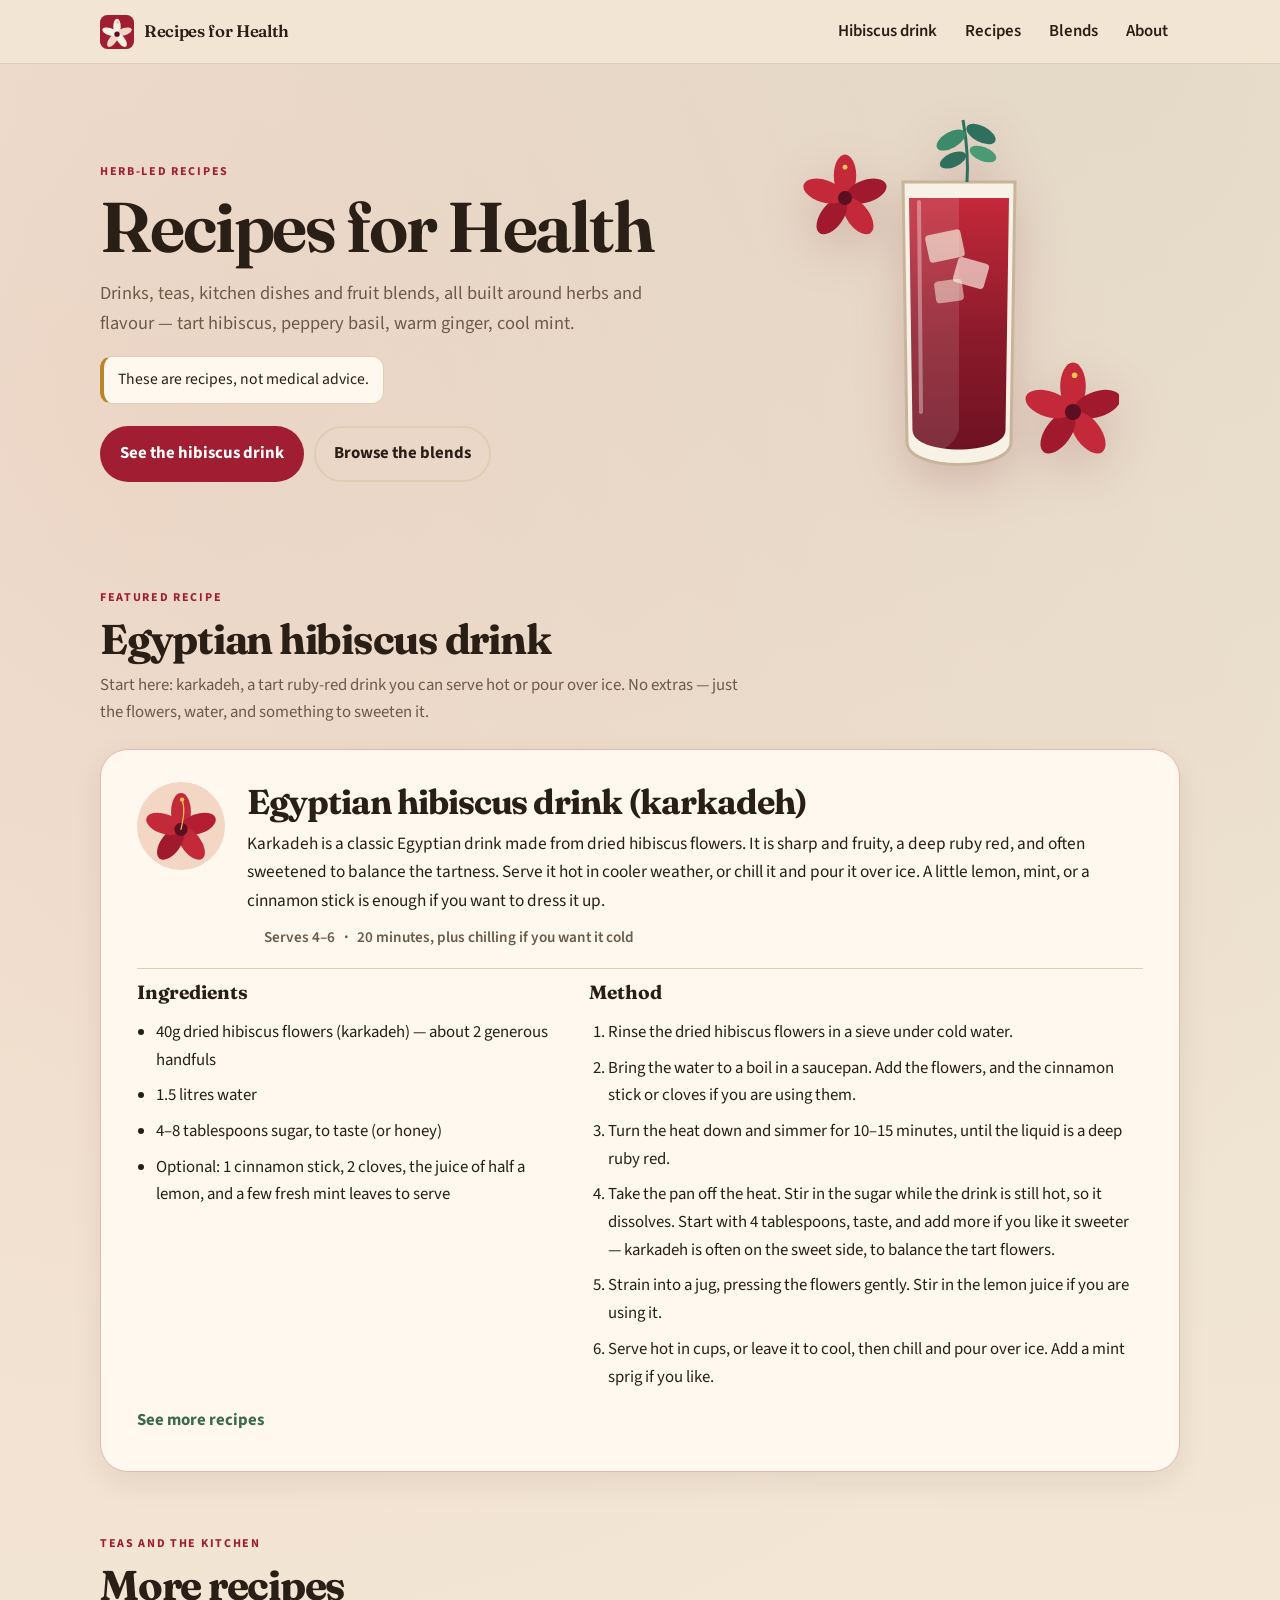
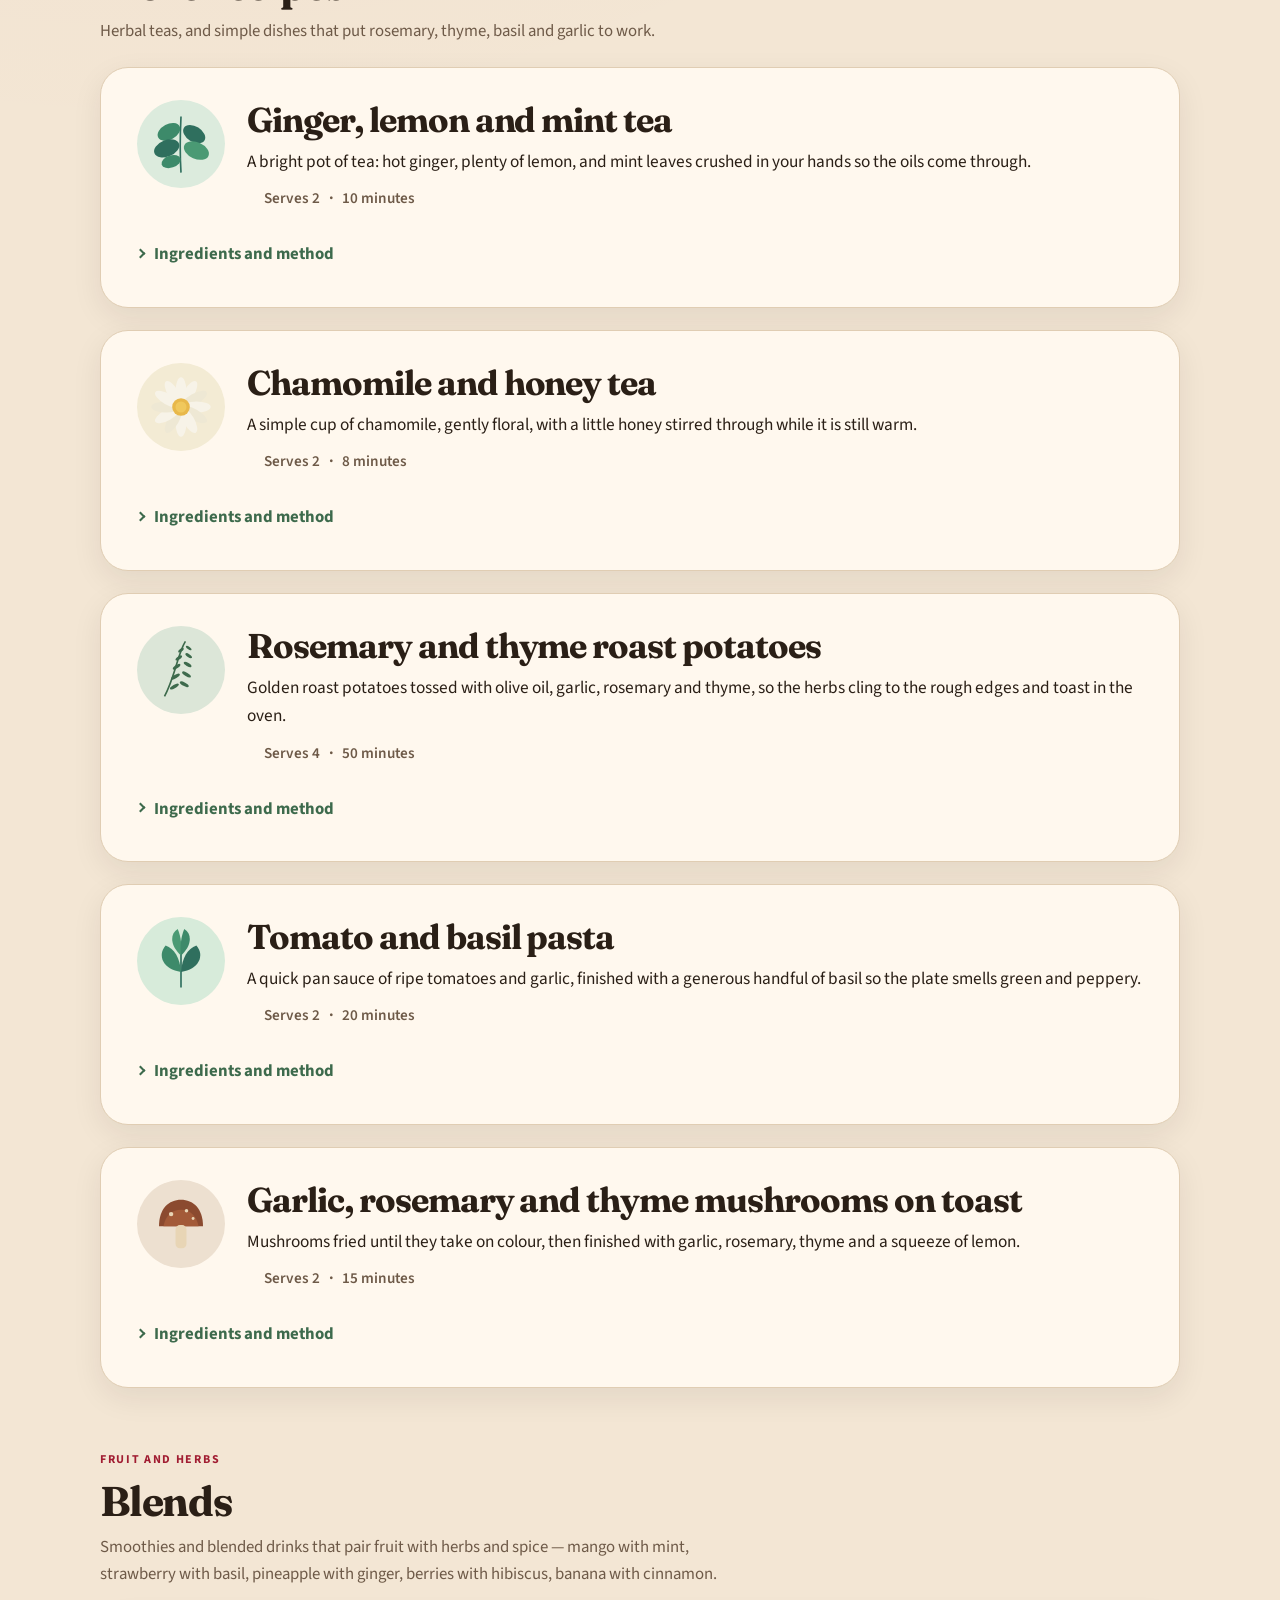
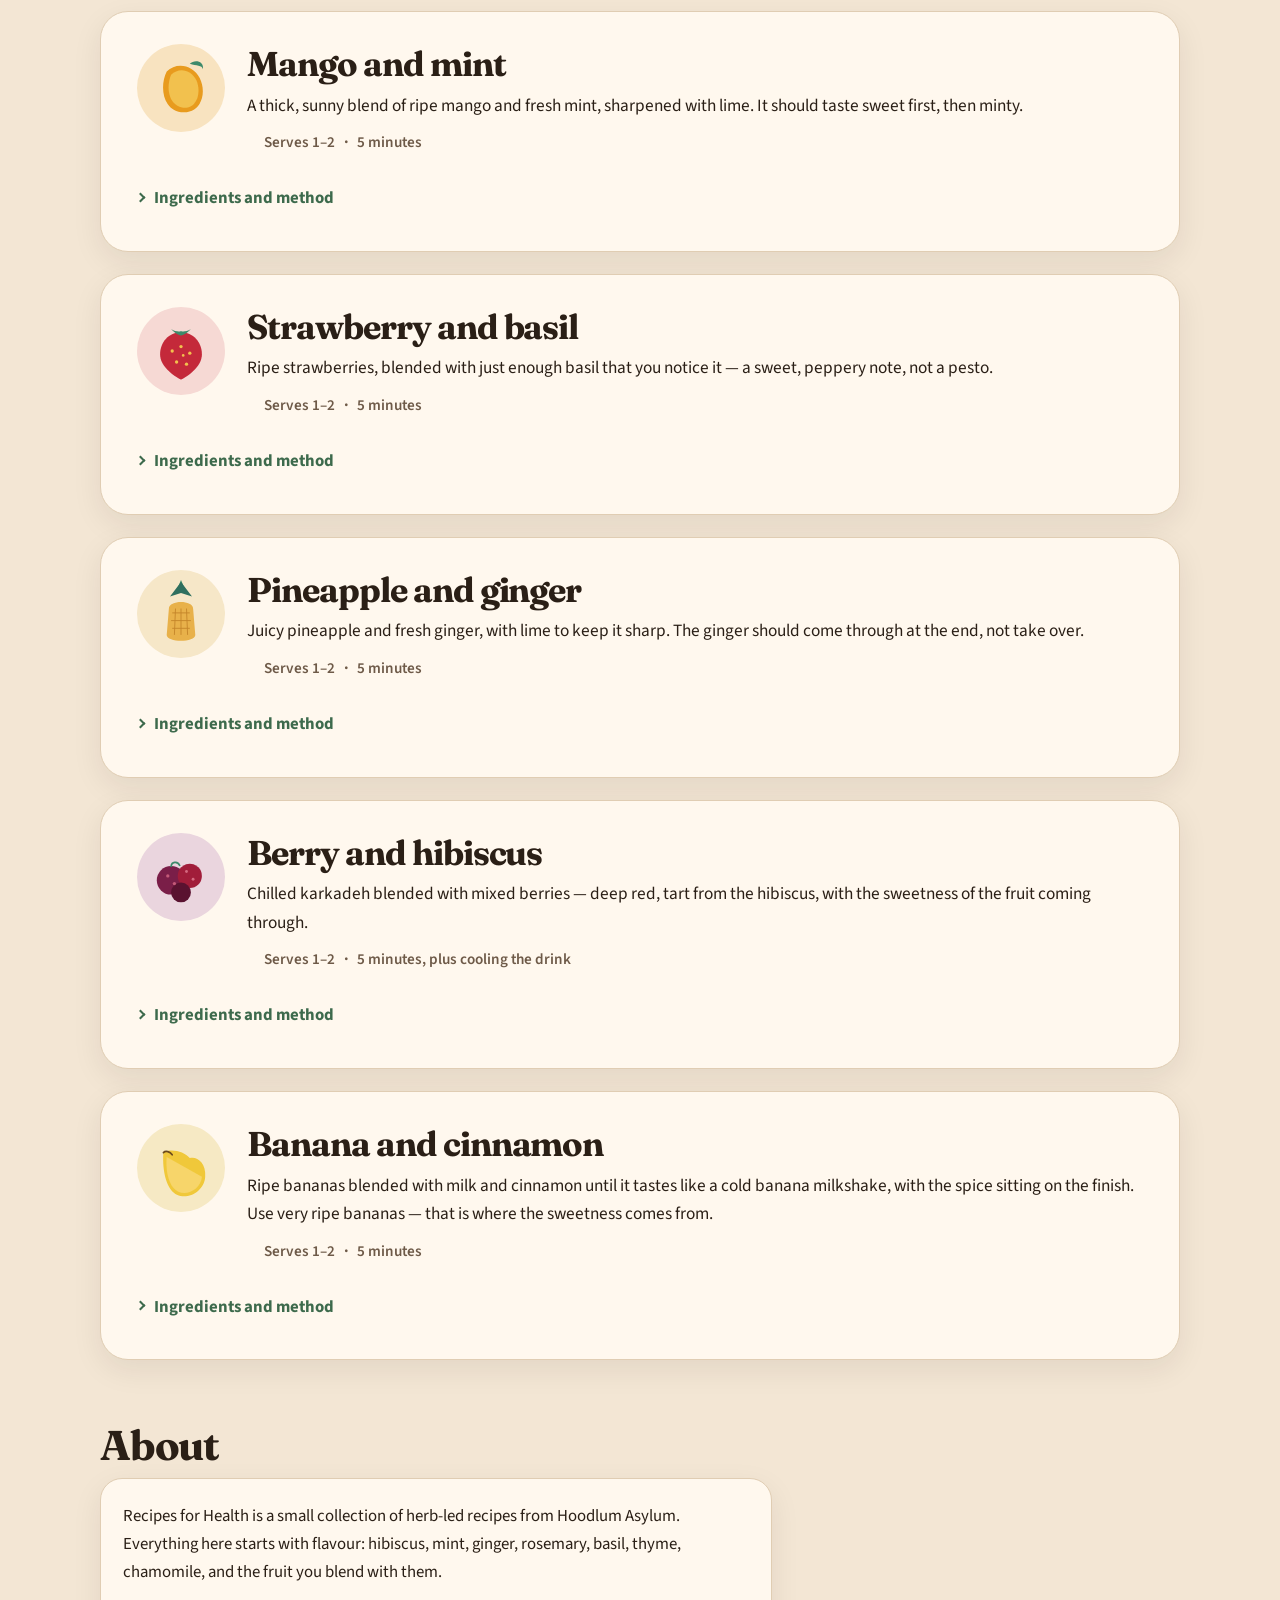
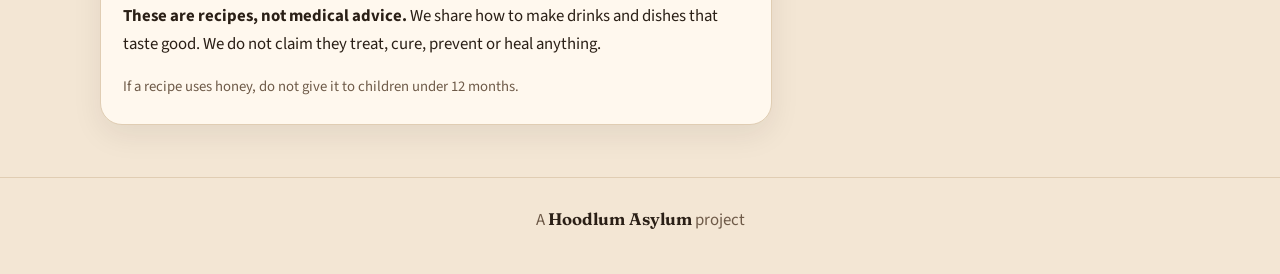
==== index.html @ 59b3a4e1 "Add Recipes for Health website Herb-led, flavour-first recipes from Hoodlum Asylum, with Egyptian hi" ====
<!DOCTYPE html>
<html lang="en-GB">
<head>
  <meta charset="utf-8">
  <meta name="viewport" content="width=device-width, initial-scale=1">
  <title>Recipes for Health — herb-led recipes, built for flavour</title>
  <meta name="description" content="Herb-led recipes from Hoodlum Asylum, built for flavour. Egyptian hibiscus drink (karkadeh), herbal teas, kitchen dishes, and fruit and herb blends. These are recipes, not medical advice.">
  <meta name="theme-color" content="#F3E6D4">
  <meta property="og:type" content="website">
  <meta property="og:title" content="Recipes for Health — herb-led recipes, built for flavour">
  <meta property="og:description" content="Egyptian hibiscus drink, herbal teas, kitchen dishes, and fruit and herb blends. These are recipes, not medical advice.">
  <meta property="og:image" content="https://hoodlumasylum.github.io/recipes-for-health/assets/og.png">
  <meta name="twitter:card" content="summary_large_image">
  <meta name="twitter:title" content="Recipes for Health">
  <meta name="twitter:description" content="Herb-led recipes, built for flavour. These are recipes, not medical advice.">
  <meta name="twitter:image" content="https://hoodlumasylum.github.io/recipes-for-health/assets/og.png">
  <link rel="icon" href="assets/favicon.svg" type="image/svg+xml">
  <link rel="icon" type="image/png" href="assets/favicon-32.png" sizes="32x32">
  <link rel="apple-touch-icon" href="assets/apple-touch-icon.png">
  <link rel="stylesheet" href="styles.css">
</head>
<body>
  <a class="skip" href="#main">Skip to content</a>
  <header class="site-header">
    <div class="wrap header-inner">
      <a class="brand" href="#top">
        <svg class="brand-mark" viewBox="0 0 64 64" aria-hidden="true" focusable="false">
  <rect width="64" height="64" rx="14" fill="#A11D32"/>
  <g transform="translate(32 36)">
    <ellipse cx="0" cy="-14" rx="7" ry="15" fill="#F6EFE4"/>
    <ellipse cx="0" cy="-14" rx="7" ry="15" fill="#F3D6C4" transform="rotate(72)"/>
    <ellipse cx="0" cy="-14" rx="7" ry="15" fill="#F6EFE4" transform="rotate(144)"/>
    <ellipse cx="0" cy="-14" rx="7" ry="15" fill="#F3D6C4" transform="rotate(216)"/>
    <ellipse cx="0" cy="-14" rx="7" ry="15" fill="#F6EFE4" transform="rotate(288)"/>
    <circle cx="0" cy="0" r="5" fill="#5A1020"/>
    <circle cx="1" cy="-22" r="2.2" fill="#F2C14E"/>
  </g>
</svg>
        <span>Recipes for Health</span>
      </a>
      <button class="nav-toggle" type="button" aria-expanded="false" aria-controls="site-nav" aria-label="Open menu">
        <span></span><span></span>
      </button>
      <nav id="site-nav" class="site-nav" aria-label="Primary">
        <a href="#karkadeh">Hibiscus drink</a>
        <a href="#recipes">Recipes</a>
        <a href="#blends">Blends</a>
        <a href="#about">About</a>
      </nav>
    </div>
  </header>

  <main id="main">
    <section class="hero" id="top">
      <div class="wrap hero-grid">
        <div>
          <p class="eyebrow">Herb-led recipes</p>
          <h1>Recipes for Health</h1>
          <p class="lede">Drinks, teas, kitchen dishes and fruit blends, all built around herbs and flavour — tart hibiscus, peppery basil, warm ginger, cool mint.</p>
          <p class="note">These are recipes, not medical advice.</p>
          <div class="actions">
            <a class="btn btn-primary" href="#karkadeh">See the hibiscus drink</a>
            <a class="btn btn-ghost" href="#blends">Browse the blends</a>
          </div>
        </div>
        <div class="hero-art-wrap">
          <svg class="hero-art" viewBox="0 0 320 420" role="img" aria-label="A tall glass of ruby-red hibiscus drink with ice and a mint sprig, surrounded by hibiscus flowers.">
  <defs>
    <linearGradient id="drink" x1="0" y1="0" x2="0" y2="1">
      <stop offset="0%" stop-color="#C4293A"/>
      <stop offset="55%" stop-color="#8B1A2A"/>
      <stop offset="100%" stop-color="#6E1222"/>
    </linearGradient>
    <linearGradient id="glass" x1="0" y1="0" x2="1" y2="0">
      <stop offset="0%" stop-color="#ffffff" stop-opacity="0.35"/>
      <stop offset="40%" stop-color="#ffffff" stop-opacity="0.05"/>
      <stop offset="100%" stop-color="#ffffff" stop-opacity="0.2"/>
    </linearGradient>
  </defs>
  <!-- flowers behind -->
  <g transform="translate(46 86) scale(0.7)">
    <ellipse cx="0" cy="-32" rx="16" ry="30" fill="#C4293A"/>
    <ellipse cx="0" cy="-32" rx="16" ry="30" fill="#A1192C" transform="rotate(72)"/>
    <ellipse cx="0" cy="-32" rx="16" ry="30" fill="#C4293A" transform="rotate(144)"/>
    <ellipse cx="0" cy="-32" rx="16" ry="30" fill="#A1192C" transform="rotate(216)"/>
    <ellipse cx="0" cy="-32" rx="16" ry="30" fill="#C4293A" transform="rotate(288)"/>
    <circle cx="0" cy="0" r="10" fill="#5A1020"/>
    <circle cx="0" cy="-44" r="3.5" fill="#F2C14E"/>
  </g>
  <g transform="translate(274 300) scale(0.8)">
    <ellipse cx="0" cy="-32" rx="16" ry="30" fill="#C4293A"/>
    <ellipse cx="0" cy="-32" rx="16" ry="30" fill="#A1192C" transform="rotate(72)"/>
    <ellipse cx="0" cy="-32" rx="16" ry="30" fill="#C4293A" transform="rotate(144)"/>
    <ellipse cx="0" cy="-32" rx="16" ry="30" fill="#A1192C" transform="rotate(216)"/>
    <ellipse cx="0" cy="-32" rx="16" ry="30" fill="#C4293A" transform="rotate(288)"/>
    <circle cx="0" cy="0" r="10" fill="#5A1020"/>
    <circle cx="2" cy="-46" r="3.5" fill="#F2C14E"/>
  </g>
  <!-- glass body -->
  <path d="M104 70 L108 330 C108 360, 212 360, 212 330 L216 70 Z" fill="#f7f1e6" stroke="#c8b49a" stroke-width="3"/>
  <path d="M110 86 L113.5 318 C113.5 344, 206.5 344, 206.5 318 L210 86 Z" fill="url(#drink)"/>
  <path d="M110 86 L113.5 318 C113.5 344, 150 348, 160 318 L160 86 Z" fill="#ffffff" fill-opacity="0.12"/>
  <!-- ice -->
  <rect x="128" y="120" width="36" height="28" rx="4" fill="#f4e9d8" fill-opacity="0.7" transform="rotate(-12 146 134)"/>
  <rect x="156" y="148" width="32" height="26" rx="4" fill="#fff6ea" fill-opacity="0.65" transform="rotate(16 172 161)"/>
  <rect x="136" y="168" width="28" height="22" rx="4" fill="#f4e9d8" fill-opacity="0.55" transform="rotate(-8 150 179)"/>
  <!-- mint sprig -->
  <path d="M168 70 C170 40, 166 20, 164 8" stroke="#2F6F5E" stroke-width="3" fill="none"/>
  <ellipse cx="152" cy="28" rx="16" ry="8" fill="#3D8A6A" transform="rotate(-30 152 28)"/>
  <ellipse cx="182" cy="22" rx="16" ry="8" fill="#2F6F5E" transform="rotate(28 182 22)"/>
  <ellipse cx="154" cy="48" rx="14" ry="7" fill="#2F6F5E" transform="rotate(-24 154 48)"/>
  <ellipse cx="184" cy="42" rx="14" ry="7" fill="#4A9A74" transform="rotate(22 184 42)"/>
  <!-- glass shine -->
  <path d="M120 90 L122 300" stroke="#ffffff" stroke-opacity="0.35" stroke-width="4" stroke-linecap="round"/>
</svg>
        </div>
      </div>
    </section>

    <section class="section" aria-labelledby="featured-heading">
      <div class="wrap">
        <p class="eyebrow">Featured recipe</p>
        <h2 id="featured-heading">Egyptian hibiscus drink</h2>
        <p class="section-intro">Start here: karkadeh, a tart ruby-red drink you can serve hot or pour over ice. No extras — just the flowers, water, and something to sweeten it.</p>
              <article class="recipe featured" id="karkadeh">
        <div class="recipe-top">
          <div class="icon"><svg viewBox="0 0 160 160" aria-hidden="true" focusable="false">
  <circle cx="80" cy="80" r="80" fill="#F3D6C4"/>
  <g transform="translate(80 86)">
    <ellipse cx="0" cy="-32" rx="18" ry="34" fill="#C4293A" transform="rotate(0)"/>
    <ellipse cx="0" cy="-32" rx="18" ry="34" fill="#B31E32" transform="rotate(72)"/>
    <ellipse cx="0" cy="-32" rx="18" ry="34" fill="#C4293A" transform="rotate(144)"/>
    <ellipse cx="0" cy="-32" rx="18" ry="34" fill="#A1192C" transform="rotate(216)"/>
    <ellipse cx="0" cy="-32" rx="18" ry="34" fill="#C4293A" transform="rotate(288)"/>
    <circle cx="0" cy="0" r="12" fill="#5A1020"/>
    <path d="M0 0 C 4 -18, 8 -36, 2 -54" stroke="#F2C14E" stroke-width="2.2" fill="none" stroke-linecap="round"/>
    <circle cx="2" cy="-54" r="4" fill="#F2C14E"/>
  </g>
</svg></div>
          <div>
            <h3>Egyptian hibiscus drink (karkadeh)</h3>
            <p class="flavour">Karkadeh is a classic Egyptian drink made from dried hibiscus flowers. It is sharp and fruity, a deep ruby red, and often sweetened to balance the tartness. Serve it hot in cooler weather, or chill it and pour it over ice. A little lemon, mint, or a cinnamon stick is enough if you want to dress it up.</p>
            <ul class="meta-row">
              <li>Serves 4–6</li><li>20 minutes, plus chilling if you want it cold</li>
            </ul>
          </div>
        </div>
        <div class="recipe-body">
          <div>
            <h4>Ingredients</h4>
            <ul>
            <li>40g dried hibiscus flowers (karkadeh) — about 2 generous handfuls</li>
            <li>1.5 litres water</li>
            <li>4–8 tablespoons sugar, to taste (or honey)</li>
            <li>Optional: 1 cinnamon stick, 2 cloves, the juice of half a lemon, and a few fresh mint leaves to serve</li>
            </ul>
          </div>
          <div>
            <h4>Method</h4>
            <ol>
            <li>Rinse the dried hibiscus flowers in a sieve under cold water.</li>
            <li>Bring the water to a boil in a saucepan. Add the flowers, and the cinnamon stick or cloves if you are using them.</li>
            <li>Turn the heat down and simmer for 10–15 minutes, until the liquid is a deep ruby red.</li>
            <li>Take the pan off the heat. Stir in the sugar while the drink is still hot, so it dissolves. Start with 4 tablespoons, taste, and add more if you like it sweeter — karkadeh is often on the sweet side, to balance the tart flowers.</li>
            <li>Strain into a jug, pressing the flowers gently. Stir in the lemon juice if you are using it.</li>
            <li>Serve hot in cups, or leave it to cool, then chill and pour over ice. Add a mint sprig if you like.</li>
            </ol>
          </div>
        </div>
        <a class="back-top" href="#recipes">See more recipes</a>
      </article>
      </div>
    </section>

    <section class="section" id="recipes" aria-labelledby="recipes-heading">
      <div class="wrap">
        <p class="eyebrow">Teas and the kitchen</p>
        <h2 id="recipes-heading">More recipes</h2>
        <p class="section-intro">Herbal teas, and simple dishes that put rosemary, thyme, basil and garlic to work.</p>
      <article class="recipe" id="ginger-lemon-mint-tea">
        <div class="recipe-top">
          <div class="icon"><svg viewBox="0 0 160 160" aria-hidden="true" focusable="false">
  <circle cx="80" cy="80" r="80" fill="#DCEBDD"/>
  <path d="M80 30 C78 70, 78 100, 80 132" stroke="#2F6F5E" stroke-width="3" fill="none"/>
  <ellipse cx="58" cy="58" rx="22" ry="14" fill="#3D8A6A" transform="rotate(-28 58 58)"/>
  <ellipse cx="104" cy="62" rx="22" ry="14" fill="#2F6F5E" transform="rotate(32 104 62)"/>
  <ellipse cx="54" cy="88" rx="24" ry="15" fill="#2F6F5E" transform="rotate(-22 54 88)"/>
  <ellipse cx="108" cy="92" rx="24" ry="15" fill="#4A9A74" transform="rotate(24 108 92)"/>
  <ellipse cx="62" cy="112" rx="18" ry="11" fill="#3D8A6A" transform="rotate(-18 62 112)"/>
</svg></div>
          <div>
            <h3>Ginger, lemon and mint tea</h3>
            <p class="flavour">A bright pot of tea: hot ginger, plenty of lemon, and mint leaves crushed in your hands so the oils come through.</p>
            <ul class="meta-row">
              <li>Serves 2</li><li>10 minutes</li>
            </ul>
          </div>
        </div>
        <details>
          <summary>Ingredients and method</summary>
          <div class="recipe-body">
          <div>
            <h4>Ingredients</h4>
            <ul>
            <li>A 4cm piece of fresh ginger, sliced</li>
            <li>1 lemon — 3 or 4 slices, plus a squeeze at the end</li>
            <li>A small handful of fresh mint leaves</li>
            <li>500ml freshly boiled water</li>
            <li>Honey, to taste (optional)</li>
            </ul>
          </div>
          <div>
            <h4>Method</h4>
            <ol>
            <li>Put the ginger and lemon slices in a teapot or heatproof jug.</li>
            <li>Pour over the boiled water. Lightly crush the mint in your hands and add it.</li>
            <li>Leave to steep for 5–8 minutes. The longer it sits, the stronger the ginger.</li>
            <li>Strain into cups. Add a squeeze of lemon, and honey if you want it a little sweeter.</li>
            </ol>
          </div>
        </div>
        </details>
      </article>
      <article class="recipe" id="chamomile-honey-tea">
        <div class="recipe-top">
          <div class="icon"><svg viewBox="0 0 160 160" aria-hidden="true" focusable="false">
  <circle cx="80" cy="80" r="80" fill="#F3EBD4"/>
  <g transform="translate(80 80)">
    <ellipse cx="0" cy="-28" rx="10" ry="26" fill="#F7F3E8"/>
    <ellipse cx="0" cy="-28" rx="10" ry="26" fill="#F7F3E8" transform="rotate(30)"/>
    <ellipse cx="0" cy="-28" rx="10" ry="26" fill="#EEE8D4" transform="rotate(60)"/>
    <ellipse cx="0" cy="-28" rx="10" ry="26" fill="#F7F3E8" transform="rotate(90)"/>
    <ellipse cx="0" cy="-28" rx="10" ry="26" fill="#EEE8D4" transform="rotate(120)"/>
    <ellipse cx="0" cy="-28" rx="10" ry="26" fill="#F7F3E8" transform="rotate(150)"/>
    <ellipse cx="0" cy="-28" rx="10" ry="26" fill="#F7F3E8" transform="rotate(180)"/>
    <ellipse cx="0" cy="-28" rx="10" ry="26" fill="#EEE8D4" transform="rotate(210)"/>
    <ellipse cx="0" cy="-28" rx="10" ry="26" fill="#F7F3E8" transform="rotate(240)"/>
    <ellipse cx="0" cy="-28" rx="10" ry="26" fill="#EEE8D4" transform="rotate(270)"/>
    <ellipse cx="0" cy="-28" rx="10" ry="26" fill="#F7F3E8" transform="rotate(300)"/>
    <ellipse cx="0" cy="-28" rx="10" ry="26" fill="#F7F3E8" transform="rotate(330)"/>
    <circle cx="0" cy="0" r="16" fill="#E8B84A"/>
    <circle cx="0" cy="0" r="10" fill="#F0C85C"/>
  </g>
</svg></div>
          <div>
            <h3>Chamomile and honey tea</h3>
            <p class="flavour">A simple cup of chamomile, gently floral, with a little honey stirred through while it is still warm.</p>
            <ul class="meta-row">
              <li>Serves 2</li><li>8 minutes</li>
            </ul>
          </div>
        </div>
        <details>
          <summary>Ingredients and method</summary>
          <div class="recipe-body">
          <div>
            <h4>Ingredients</h4>
            <ul>
            <li>2 tablespoons dried chamomile flowers, or 2 chamomile tea bags</li>
            <li>500ml freshly boiled water</li>
            <li>1–2 teaspoons honey</li>
            <li>Optional: a strip of lemon peel, or a thin slice of orange</li>
            </ul>
          </div>
          <div>
            <h4>Method</h4>
            <ol>
            <li>Put the chamomile and the lemon peel or orange, if using, in a teapot or jug.</li>
            <li>Pour over the boiled water and steep for 5 minutes.</li>
            <li>Strain into cups and stir in the honey while the tea is hot, so it dissolves.</li>
            </ol>
          </div>
        </div>
        </details>
      </article>
      <article class="recipe" id="rosemary-thyme-potatoes">
        <div class="recipe-top">
          <div class="icon"><svg viewBox="0 0 160 160" aria-hidden="true" focusable="false">
  <circle cx="80" cy="80" r="80" fill="#DCE6D8"/>
  <path d="M50 128 C70 90, 74 50, 88 28" stroke="#3D6A4C" stroke-width="3" fill="none"/>
  <g fill="#3D6A4C">
    <ellipse cx="68" cy="110" rx="9" ry="3.2" transform="rotate(-30 68 110)"/>
    <ellipse cx="86" cy="106" rx="9" ry="3.2" transform="rotate(28 86 106)"/>
    <ellipse cx="70" cy="92" rx="9" ry="3.2" transform="rotate(-32 70 92)"/>
    <ellipse cx="90" cy="88" rx="9" ry="3.2" transform="rotate(30 90 88)"/>
    <ellipse cx="72" cy="74" rx="8" ry="3" transform="rotate(-34 72 74)"/>
    <ellipse cx="92" cy="70" rx="8" ry="3" transform="rotate(32 92 70)"/>
    <ellipse cx="76" cy="58" rx="7" ry="2.8" transform="rotate(-36 76 58)"/>
    <ellipse cx="94" cy="54" rx="7" ry="2.8" transform="rotate(34 94 54)"/>
    <ellipse cx="80" cy="44" rx="6" ry="2.5" transform="rotate(-38 80 44)"/>
    <ellipse cx="94" cy="40" rx="6" ry="2.5" transform="rotate(36 94 40)"/>
  </g>
</svg></div>
          <div>
            <h3>Rosemary and thyme roast potatoes</h3>
            <p class="flavour">Golden roast potatoes tossed with olive oil, garlic, rosemary and thyme, so the herbs cling to the rough edges and toast in the oven.</p>
            <ul class="meta-row">
              <li>Serves 4</li><li>50 minutes</li>
            </ul>
          </div>
        </div>
        <details>
          <summary>Ingredients and method</summary>
          <div class="recipe-body">
          <div>
            <h4>Ingredients</h4>
            <ul>
            <li>1kg floury potatoes (Maris Piper or similar), peeled and cut into chunks</li>
            <li>3 tablespoons olive oil</li>
            <li>3 sprigs fresh rosemary, leaves chopped</li>
            <li>4 sprigs fresh thyme, leaves stripped</li>
            <li>3 garlic cloves, lightly crushed</li>
            <li>Sea salt and black pepper</li>
            </ul>
          </div>
          <div>
            <h4>Method</h4>
            <ol>
            <li>Heat the oven to 200°C (180°C fan).</li>
            <li>Parboil the potatoes in salted water for 8–10 minutes, until the edges are just starting to soften. Drain well, then shake the pan to rough up the edges.</li>
            <li>Tip into a roasting tin with the oil, rosemary, thyme, garlic, salt and pepper. Toss so every piece is coated.</li>
            <li>Roast for 35–40 minutes, turning once, until the outsides are crisp and golden and the herbs smell toasted and fragrant.</li>
            <li>Serve hot, with a little extra salt if they need it.</li>
            </ol>
          </div>
        </div>
        </details>
      </article>
      <article class="recipe" id="tomato-basil-pasta">
        <div class="recipe-top">
          <div class="icon"><svg viewBox="0 0 160 160" aria-hidden="true" focusable="false">
  <circle cx="80" cy="80" r="80" fill="#D7EBDA"/>
  <path d="M80 128 C80 90, 80 70, 80 48" stroke="#2F6F5E" stroke-width="3" fill="none"/>
  <path d="M80 100 C48 96, 36 70, 52 52 C68 58, 78 74, 80 100 Z" fill="#3D8A6A"/>
  <path d="M80 100 C112 96, 124 70, 108 52 C92 58, 82 74, 80 100 Z" fill="#2F6F5E"/>
  <path d="M80 70 C62 54, 58 32, 74 22 C80 36, 82 52, 80 70 Z" fill="#4A9A74"/>
  <path d="M80 70 C98 54, 102 32, 86 22 C80 36, 78 52, 80 70 Z" fill="#3D8A6A"/>
</svg></div>
          <div>
            <h3>Tomato and basil pasta</h3>
            <p class="flavour">A quick pan sauce of ripe tomatoes and garlic, finished with a generous handful of basil so the plate smells green and peppery.</p>
            <ul class="meta-row">
              <li>Serves 2</li><li>20 minutes</li>
            </ul>
          </div>
        </div>
        <details>
          <summary>Ingredients and method</summary>
          <div class="recipe-body">
          <div>
            <h4>Ingredients</h4>
            <ul>
            <li>200g spaghetti or linguine</li>
            <li>3 tablespoons olive oil</li>
            <li>2 garlic cloves, thinly sliced</li>
            <li>400g ripe tomatoes, chopped — or one 400g tin of good chopped tomatoes</li>
            <li>A large handful of fresh basil leaves</li>
            <li>Sea salt and black pepper</li>
            <li>Optional: a pinch of chilli flakes, and grated hard cheese to serve</li>
            </ul>
          </div>
          <div>
            <h4>Method</h4>
            <ol>
            <li>Cook the pasta in plenty of salted boiling water until just tender. Keep a mug of the cooking water.</li>
            <li>Meanwhile, warm the oil in a wide pan over a medium heat. Add the garlic, and the chilli if you are using it, and cook for about a minute, until it smells sweet but has not browned.</li>
            <li>Add the tomatoes and a pinch of salt. Cook for 8–10 minutes, until they break down into a loose sauce. If you are using tinned tomatoes, let them thicken slightly.</li>
            <li>Tear in most of the basil. Tip in the drained pasta and a splash of cooking water. Toss until the sauce clings to the strands.</li>
            <li>Serve with the rest of the basil, black pepper, and cheese if you like.</li>
            </ol>
          </div>
        </div>
        </details>
      </article>
      <article class="recipe" id="garlic-herb-mushrooms">
        <div class="recipe-top">
          <div class="icon"><svg viewBox="0 0 160 160" aria-hidden="true" focusable="false">
  <circle cx="80" cy="80" r="80" fill="#EDE0D0"/>
  <path d="M40 84 C40 52, 58 36, 80 36 C102 36, 120 52, 120 84 Z" fill="#8B4A2F"/>
  <path d="M48 84 C52 64, 64 54, 80 54 C96 54, 108 64, 112 84" fill="#A35A38"/>
  <rect x="70" y="82" width="20" height="42" rx="8" fill="#E8D5B5"/>
  <circle cx="62" cy="62" r="4" fill="#E8D5B5"/>
  <circle cx="90" cy="56" r="3.2" fill="#E8D5B5"/>
  <circle cx="102" cy="70" r="2.6" fill="#E8D5B5"/>
</svg></div>
          <div>
            <h3>Garlic, rosemary and thyme mushrooms on toast</h3>
            <p class="flavour">Mushrooms fried until they take on colour, then finished with garlic, rosemary, thyme and a squeeze of lemon.</p>
            <ul class="meta-row">
              <li>Serves 2</li><li>15 minutes</li>
            </ul>
          </div>
        </div>
        <details>
          <summary>Ingredients and method</summary>
          <div class="recipe-body">
          <div>
            <h4>Ingredients</h4>
            <ul>
            <li>300g mixed or chestnut mushrooms, sliced</li>
            <li>2 tablespoons olive oil, or a knob of butter</li>
            <li>2 garlic cloves, chopped</li>
            <li>1 sprig rosemary, leaves chopped</li>
            <li>3 sprigs thyme, leaves stripped</li>
            <li>A squeeze of lemon</li>
            <li>2 thick slices of bread, toasted</li>
            <li>Sea salt and black pepper</li>
            <li>Optional: a little chopped parsley to finish</li>
            </ul>
          </div>
          <div>
            <h4>Method</h4>
            <ol>
            <li>Heat the oil or butter in a frying pan over a medium-high heat. Add the mushrooms and a pinch of salt. Leave them to brown before stirring, so they get some colour.</li>
            <li>When they have given off their liquid and started to turn gold, add the garlic, rosemary and thyme. Cook for another 2 minutes.</li>
            <li>Add a squeeze of lemon, black pepper, and a little more salt if it needs it.</li>
            <li>Pile onto the toast. Finish with parsley if you have it.</li>
            </ol>
          </div>
        </div>
        </details>
      </article>
      </div>
    </section>

    <section class="section" id="blends" aria-labelledby="blends-heading">
      <div class="wrap">
        <p class="eyebrow">Fruit and herbs</p>
        <h2 id="blends-heading">Blends</h2>
        <p class="section-intro">Smoothies and blended drinks that pair fruit with herbs and spice — mango with mint, strawberry with basil, pineapple with ginger, berries with hibiscus, banana with cinnamon.</p>
      <article class="recipe" id="mango-mint">
        <div class="recipe-top">
          <div class="icon"><svg viewBox="0 0 160 160" aria-hidden="true" focusable="false">
  <circle cx="80" cy="80" r="80" fill="#F8E3C0"/>
  <path d="M54 50 C40 78, 48 120, 80 124 C116 128, 128 90, 114 62 C102 38, 72 32, 54 50 Z" fill="#E89B1E"/>
  <path d="M62 56 C52 80, 58 112, 84 116 C108 118, 118 90, 108 66 C98 46, 76 42, 62 56 Z" fill="#F2C14E"/>
  <path d="M96 36 C104 28, 122 30, 120 46 C118 38, 108 40, 96 36 Z" fill="#3D8A6A"/>
</svg></div>
          <div>
            <h3>Mango and mint</h3>
            <p class="flavour">A thick, sunny blend of ripe mango and fresh mint, sharpened with lime. It should taste sweet first, then minty.</p>
            <ul class="meta-row">
              <li>Serves 1–2</li><li>5 minutes</li>
            </ul>
          </div>
        </div>
        <details>
          <summary>Ingredients and method</summary>
          <div class="recipe-body">
          <div>
            <h4>Ingredients</h4>
            <ul>
            <li>1 large ripe mango, peeled and chopped (about 250g)</li>
            <li>A small handful of fresh mint leaves</li>
            <li>Juice of 1 lime</li>
            <li>150ml cold water or coconut water</li>
            <li>A handful of ice</li>
            <li>Optional: 2 tablespoons plain yogurt</li>
            </ul>
          </div>
          <div>
            <h4>Method</h4>
            <ol>
            <li>Put everything in a blender.</li>
            <li>Blend until completely smooth.</li>
            <li>Taste. If it is too sweet, add a little more lime. If it is too thick, loosen with a splash of cold water.</li>
            <li>Pour into a cold glass and drink straight away.</li>
            </ol>
          </div>
        </div>
        </details>
      </article>
      <article class="recipe" id="strawberry-basil">
        <div class="recipe-top">
          <div class="icon"><svg viewBox="0 0 160 160" aria-hidden="true" focusable="false">
  <circle cx="80" cy="80" r="80" fill="#F6D9D4"/>
  <path d="M80 46 C58 46, 42 64, 42 86 C42 114, 80 132, 80 132 C80 132, 118 114, 118 86 C118 64, 102 46, 80 46 Z" fill="#C4293A"/>
  <path d="M62 40 C70 50, 80 52, 80 52 C80 52, 90 50, 98 40 C90 46, 80 44, 80 44 C80 44, 70 46, 62 40 Z" fill="#3D8A6A"/>
  <circle cx="64" cy="80" r="3" fill="#F2C14E"/>
  <circle cx="80" cy="72" r="3" fill="#F2C14E"/>
  <circle cx="96" cy="84" r="3" fill="#F2C14E"/>
  <circle cx="72" cy="100" r="3" fill="#F2C14E"/>
  <circle cx="90" cy="104" r="3" fill="#F2C14E"/>
  <circle cx="84" cy="88" r="2.4" fill="#F2C14E"/>
</svg></div>
          <div>
            <h3>Strawberry and basil</h3>
            <p class="flavour">Ripe strawberries, blended with just enough basil that you notice it — a sweet, peppery note, not a pesto.</p>
            <ul class="meta-row">
              <li>Serves 1–2</li><li>5 minutes</li>
            </ul>
          </div>
        </div>
        <details>
          <summary>Ingredients and method</summary>
          <div class="recipe-body">
          <div>
            <h4>Ingredients</h4>
            <ul>
            <li>250g ripe strawberries, hulled</li>
            <li>6–8 fresh basil leaves</li>
            <li>Juice of half a lemon</li>
            <li>100ml cold water</li>
            <li>A handful of ice</li>
            <li>1 teaspoon honey or sugar, only if the berries are sharp</li>
            </ul>
          </div>
          <div>
            <h4>Method</h4>
            <ol>
            <li>Put the strawberries, basil, lemon juice, water and ice in a blender. Add the honey or sugar only if the fruit tastes sharp.</li>
            <li>Blend until pink and smooth.</li>
            <li>Taste, and add a basil leaf or a little more lemon if you want the flavour louder.</li>
            <li>Pour and serve at once.</li>
            </ol>
          </div>
        </div>
        </details>
      </article>
      <article class="recipe" id="pineapple-ginger">
        <div class="recipe-top">
          <div class="icon"><svg viewBox="0 0 160 160" aria-hidden="true" focusable="false">
  <circle cx="80" cy="80" r="80" fill="#F6E7C8"/>
  <path d="M80 18 L70 42 L80 36 L90 42 Z" fill="#3D8A6A"/>
  <path d="M80 22 L60 48 L80 42 L100 48 Z" fill="#2F6F5E"/>
  <path d="M58 70 C58 54, 102 54, 102 70 L106 118 C106 132, 54 132, 54 118 Z" fill="#E8B14A"/>
  <path d="M64 78 L96 78 M62 92 L98 92 M64 106 L96 106 M80 70 L80 118 M70 70 L68 118 M90 70 L92 118" stroke="#C4842A" stroke-width="1.6" fill="none"/>
</svg></div>
          <div>
            <h3>Pineapple and ginger</h3>
            <p class="flavour">Juicy pineapple and fresh ginger, with lime to keep it sharp. The ginger should come through at the end, not take over.</p>
            <ul class="meta-row">
              <li>Serves 1–2</li><li>5 minutes</li>
            </ul>
          </div>
        </div>
        <details>
          <summary>Ingredients and method</summary>
          <div class="recipe-body">
          <div>
            <h4>Ingredients</h4>
            <ul>
            <li>300g ripe pineapple, chopped (fresh or frozen)</li>
            <li>A 2cm piece of fresh ginger, peeled</li>
            <li>Juice of 1 lime</li>
            <li>100ml cold water</li>
            <li>A handful of ice</li>
            </ul>
          </div>
          <div>
            <h4>Method</h4>
            <ol>
            <li>Put everything in a blender and blend until smooth.</li>
            <li>Taste. If the ginger is too strong, add more pineapple. If it needs a lift, add a little more lime.</li>
            <li>Pour into a glass and serve straight away.</li>
            </ol>
          </div>
        </div>
        </details>
      </article>
      <article class="recipe" id="berry-hibiscus">
        <div class="recipe-top">
          <div class="icon"><svg viewBox="0 0 160 160" aria-hidden="true" focusable="false">
  <circle cx="80" cy="80" r="80" fill="#EAD5DE"/>
  <circle cx="62" cy="86" r="26" fill="#7A1E48"/>
  <circle cx="96" cy="78" r="22" fill="#A11D3A"/>
  <circle cx="80" cy="108" r="18" fill="#5A1230"/>
  <circle cx="56" cy="78" r="3" fill="#C45A78"/>
  <circle cx="68" cy="92" r="3" fill="#C45A78"/>
  <circle cx="90" cy="70" r="2.6" fill="#D46A80"/>
  <circle cx="102" cy="84" r="2.6" fill="#D46A80"/>
  <path d="M62 62 C62 52, 74 50, 78 60" stroke="#3D8A6A" stroke-width="3" fill="none"/>
</svg></div>
          <div>
            <h3>Berry and hibiscus</h3>
            <p class="flavour">Chilled karkadeh blended with mixed berries — deep red, tart from the hibiscus, with the sweetness of the fruit coming through.</p>
            <ul class="meta-row">
              <li>Serves 1–2</li><li>5 minutes, plus cooling the drink</li>
            </ul>
          </div>
        </div>
        <details>
          <summary>Ingredients and method</summary>
          <div class="recipe-body">
          <div>
            <h4>Ingredients</h4>
            <ul>
            <li>200g mixed berries (strawberries, raspberries, blackberries — fresh or frozen)</li>
            <li>200ml chilled karkadeh, unsweetened or only lightly sweetened</li>
            <li>A handful of ice</li>
            <li>1 teaspoon honey, only if you want it sweeter</li>
            </ul>
          </div>
          <div>
            <h4>Method</h4>
            <ol>
            <li>If you do not already have karkadeh made, steep 1 tablespoon of dried hibiscus flowers in 200ml of hot water for 10 minutes, then strain and leave to cool completely.</li>
            <li>Put the berries, chilled karkadeh, ice and honey, if using, in a blender.</li>
            <li>Blend until deep red and smooth.</li>
            <li>Taste, and add a little more honey only if the berries and hibiscus are too sharp for you. Serve at once.</li>
            </ol>
          </div>
        </div>
        </details>
      </article>
      <article class="recipe" id="banana-cinnamon">
        <div class="recipe-top">
          <div class="icon"><svg viewBox="0 0 160 160" aria-hidden="true" focusable="false">
  <circle cx="80" cy="80" r="80" fill="#F6E9C4"/>
  <path d="M48 52 C48 52, 44 96, 62 120 C80 144, 122 128, 124 96 C126 70, 108 58, 96 62 C86 50, 62 44, 48 52 Z" fill="#F0C83A"/>
  <path d="M54 60 C54 60, 50 96, 66 116 C82 136, 116 122, 118 96" fill="#F7D56A"/>
  <path d="M48 52 C52 48, 60 50, 64 56" stroke="#6B4A1E" stroke-width="3" fill="none" stroke-linecap="round"/>
</svg></div>
          <div>
            <h3>Banana and cinnamon</h3>
            <p class="flavour">Ripe bananas blended with milk and cinnamon until it tastes like a cold banana milkshake, with the spice sitting on the finish. Use very ripe bananas — that is where the sweetness comes from.</p>
            <ul class="meta-row">
              <li>Serves 1–2</li><li>5 minutes</li>
            </ul>
          </div>
        </div>
        <details>
          <summary>Ingredients and method</summary>
          <div class="recipe-body">
          <div>
            <h4>Ingredients</h4>
            <ul>
            <li>2 ripe bananas</li>
            <li>½ teaspoon ground cinnamon, or a little more to taste</li>
            <li>200ml cold milk, oat milk or almond milk</li>
            <li>A handful of ice</li>
            <li>Optional: 1 teaspoon honey or 1 soft date, and a pinch of vanilla</li>
            </ul>
          </div>
          <div>
            <h4>Method</h4>
            <ol>
            <li>Put the bananas, cinnamon, milk, ice and any honey, date or vanilla in a blender.</li>
            <li>Blend until thick and creamy.</li>
            <li>Taste, and add a pinch more cinnamon if you want it warmer.</li>
            <li>Pour and serve at once.</li>
            </ol>
          </div>
        </div>
        </details>
      </article>
      </div>
    </section>

    <section class="section" id="about" aria-labelledby="about-heading">
      <div class="wrap">
        <h2 id="about-heading">About</h2>
        <div class="about-card">
          <p>Recipes for Health is a small collection of herb-led recipes from Hoodlum Asylum. Everything here starts with flavour: hibiscus, mint, ginger, rosemary, basil, thyme, chamomile, and the fruit you blend with them.</p>
          <p><strong>These are recipes, not medical advice.</strong> We share how to make drinks and dishes that taste good. We do not claim they treat, cure, prevent or heal anything.</p>
          <p class="fine-print">If a recipe uses honey, do not give it to children under 12 months.</p>
        </div>
      </div>
    </section>
  </main>

  <footer class="site-footer">
    <div class="wrap">
      <p>A <strong>Hoodlum Asylum</strong> project</p>
    </div>
  </footer>
  <script src="script.js"></script>
</body>
</html>
---- styles.css ----
@font-face {
  font-family: "Fraunces";
  src: url("assets/fonts/Fraunces-Variable.ttf") format("truetype");
  font-weight: 100 900;
  font-style: normal;
  font-display: swap;
}
@font-face {
  font-family: "Fraunces";
  src: url("assets/fonts/Fraunces-Italic-Variable.ttf") format("truetype");
  font-weight: 100 900;
  font-style: italic;
  font-display: swap;
}
@font-face {
  font-family: "Source Sans 3";
  src: url("assets/fonts/SourceSans3-Variable.ttf") format("truetype");
  font-weight: 200 900;
  font-style: normal;
  font-display: swap;
}
@font-face {
  font-family: "Source Sans 3";
  src: url("assets/fonts/SourceSans3-Italic-Variable.ttf") format("truetype");
  font-weight: 200 900;
  font-style: italic;
  font-display: swap;
}

:root {
  --paper: #F3E6D4;
  --paper-2: #E8D4BB;
  --card: #FFF8EE;
  --ink: #2A1F16;
  --muted: #6E5A48;
  --line: #E0CDB3;
  --hibiscus: #A11D32;
  --hibiscus-deep: #6E1222;
  --hibiscus-soft: #F3D6C4;
  --sage: #3D6A4C;
  --sage-soft: #DCEBDD;
  --gold: #B8862A;
  --shadow: 0 10px 30px rgba(42, 31, 22, 0.08);
  --radius: 22px;
  --max: 1080px;
  --header: 64px;
  --font-display: "Fraunces", "Palatino Linotype", Palatino, "Times New Roman", serif;
  --font: "Source Sans 3", "Source Sans Pro", "Segoe UI", sans-serif;
}

*, *::before, *::after { box-sizing: border-box; }

html {
  scroll-behavior: smooth;
  scroll-padding-top: calc(var(--header) + 16px);
}

@media (prefers-reduced-motion: reduce) {
  html { scroll-behavior: auto; }
  *, *::before, *::after {
    animation: none !important;
    transition: none !important;
  }
}

body {
  margin: 0;
  background:
    radial-gradient(circle at 12% 8%, rgba(193, 41, 58, 0.07), transparent 28%),
    radial-gradient(circle at 88% 0%, rgba(61, 106, 76, 0.08), transparent 30%),
    var(--paper);
  color: var(--ink);
  font-family: var(--font);
  font-size: 1.05rem;
  line-height: 1.65;
  -webkit-font-smoothing: antialiased;
  text-rendering: optimizeLegibility;
}

img, svg { max-width: 100%; height: auto; display: block; }

a {
  color: var(--hibiscus);
  text-decoration-thickness: 1px;
  text-underline-offset: 0.18em;
}
a:hover { color: var(--hibiscus-deep); }

:focus-visible {
  outline: 2px solid var(--hibiscus);
  outline-offset: 3px;
}

.skip {
  position: absolute;
  left: 12px;
  top: -80px;
  background: var(--hibiscus);
  color: #fff;
  padding: 8px 14px;
  z-index: 100;
  font-weight: 600;
  border-radius: 8px;
}
.skip:focus { top: 12px; }

.wrap {
  width: min(var(--max), calc(100% - 32px));
  margin-inline: auto;
}

/* Header */
.site-header {
  position: sticky;
  top: 0;
  z-index: 50;
  height: var(--header);
  background: rgba(243, 230, 212, 0.92);
  backdrop-filter: blur(12px);
  border-bottom: 1px solid var(--line);
}

.header-inner {
  height: var(--header);
  display: flex;
  align-items: center;
  justify-content: space-between;
  gap: 12px;
}

.brand {
  display: flex;
  align-items: center;
  gap: 10px;
  color: var(--ink);
  text-decoration: none;
  font-family: var(--font-display);
  font-weight: 600;
  font-size: 1.05rem;
  letter-spacing: -0.02em;
}
.brand:hover { color: var(--hibiscus-deep); }
.brand svg { width: 34px; height: 34px; flex: none; }
.brand-mark { width: 34px; height: 34px; }

.nav-toggle {
  appearance: none;
  background: transparent;
  border: 0;
  width: 44px;
  height: 44px;
  display: grid;
  place-items: center;
  gap: 6px;
  cursor: pointer;
  padding: 0;
}
.nav-toggle span {
  display: block;
  width: 22px;
  height: 2px;
  background: var(--ink);
  border-radius: 2px;
  transition: transform 0.2s ease, opacity 0.2s ease;
}
.nav-toggle[aria-expanded="true"] span:first-child {
  transform: translateY(4px) rotate(45deg);
}
.nav-toggle[aria-expanded="true"] span:last-child {
  transform: translateY(-4px) rotate(-45deg);
}

.site-nav {
  display: none;
  position: absolute;
  top: var(--header);
  left: 0;
  right: 0;
  background: var(--card);
  border-bottom: 1px solid var(--line);
  padding: 12px 16px 20px;
  flex-direction: column;
  gap: 4px;
  box-shadow: var(--shadow);
}
.site-nav.is-open { display: flex; }
.site-nav a {
  color: var(--ink);
  text-decoration: none;
  padding: 10px 12px;
  border-radius: 10px;
  font-weight: 600;
}
.site-nav a:hover,
.site-nav a:focus-visible { background: var(--hibiscus-soft); color: var(--hibiscus-deep); }

@media (min-width: 800px) {
  .nav-toggle { display: none; }
  .site-nav {
    display: flex;
    position: static;
    flex-direction: row;
    align-items: center;
    gap: 4px;
    background: transparent;
    border: 0;
    padding: 0;
    box-shadow: none;
  }
  .site-nav a { padding: 8px 12px; font-weight: 600; }
}

/* Hero */
.hero {
  padding: 36px 0 20px;
}
.hero-grid {
  display: grid;
  gap: 24px;
  align-items: center;
}
.eyebrow {
  margin: 0 0 8px;
  text-transform: uppercase;
  letter-spacing: 0.14em;
  font-size: 0.75rem;
  font-weight: 700;
  color: var(--hibiscus);
}
.hero h1 {
  font-family: var(--font-display);
  font-weight: 650;
  font-size: clamp(2.4rem, 8vw, 4.4rem);
  line-height: 1.05;
  letter-spacing: -0.03em;
  margin: 0 0 14px;
}
.lede {
  font-size: 1.15rem;
  color: var(--muted);
  margin: 0 0 18px;
  max-width: 38rem;
}
.note {
  display: inline-block;
  background: var(--card);
  border: 1px solid var(--line);
  border-left: 4px solid var(--gold);
  border-radius: 12px;
  padding: 10px 14px;
  margin: 0 0 22px;
  color: var(--ink);
  font-size: 0.98rem;
}
.actions {
  display: flex;
  flex-wrap: wrap;
  gap: 10px;
}
.btn {
  display: inline-flex;
  align-items: center;
  justify-content: center;
  padding: 12px 18px;
  border-radius: 999px;
  font-weight: 700;
  text-decoration: none;
  border: 2px solid transparent;
}
.btn-primary {
  background: var(--hibiscus);
  color: #fff;
}
.btn-primary:hover { background: var(--hibiscus-deep); color: #fff; }
.btn-ghost {
  background: transparent;
  color: var(--ink);
  border-color: var(--line);
}
.btn-ghost:hover { border-color: var(--ink); color: var(--ink); }

.hero-art-wrap {
  display: grid;
  place-items: center;
}
.hero-art {
  width: min(210px, 62vw);
  height: auto;
  filter: drop-shadow(0 16px 24px rgba(110, 18, 34, 0.18));
}
.hero { padding-bottom: 8px; }

@media (min-width: 840px) {
  .hero { padding: 48px 0 28px; }
  .hero-grid {
    grid-template-columns: 1.15fr 0.85fr;
    gap: 40px;
  }
  .hero-art { width: min(320px, 100%); }
}

/* Sections */
.section {
  padding: 28px 0 12px;
}
.section h2 {
  font-family: var(--font-display);
  font-size: clamp(1.8rem, 4vw, 2.6rem);
  letter-spacing: -0.03em;
  margin: 0 0 8px;
  line-height: 1.15;
}
.section-intro {
  color: var(--muted);
  margin: 0 0 22px;
  max-width: 40rem;
}

/* Cards */
.card-grid {
  display: grid;
  gap: 16px;
  grid-template-columns: 1fr;
  margin: 0 0 36px;
}
@media (min-width: 620px) {
  .card-grid { grid-template-columns: repeat(2, 1fr); }
}
@media (min-width: 960px) {
  .card-grid.cols-3 { grid-template-columns: repeat(3, 1fr); }
}

.card {
  background: var(--card);
  border: 1px solid var(--line);
  border-radius: var(--radius);
  padding: 18px 18px 20px;
  text-decoration: none;
  color: inherit;
  box-shadow: var(--shadow);
  display: flex;
  flex-direction: column;
  gap: 8px;
  transition: transform 0.18s ease, box-shadow 0.18s ease;
}
a.card:hover {
  transform: translateY(-3px);
  box-shadow: 0 14px 32px rgba(42, 31, 22, 0.12);
  color: inherit;
}
.card .icon {
  width: 72px;
  height: 72px;
  margin-bottom: 4px;
}
.card h3 {
  font-family: var(--font-display);
  font-size: 1.35rem;
  margin: 0;
  letter-spacing: -0.02em;
  line-height: 1.2;
}
.card .meta {
  color: var(--muted);
  font-size: 0.92rem;
  margin: 0;
}
.card p {
  margin: 0;
  color: var(--ink);
}

/* Recipes */
.recipe {
  background: var(--card);
  border: 1px solid var(--line);
  border-radius: 28px;
  padding: 22px 20px 26px;
  margin: 0 0 22px;
  box-shadow: var(--shadow);
  scroll-margin-top: calc(var(--header) + 16px);
}
.recipe.featured {
  background:
    linear-gradient(180deg, #fff8ee 0%, #fff8ee 100%);
  border-color: #e4b7b0;
}
.recipe-top {
  display: grid;
  gap: 16px;
  margin-bottom: 18px;
}
.recipe-top .icon {
  width: 88px;
  height: 88px;
}
.recipe h3, .recipe h2 {
  font-family: var(--font-display);
  font-size: clamp(1.6rem, 4vw, 2.15rem);
  letter-spacing: -0.03em;
  margin: 0 0 8px;
  line-height: 1.15;
}
.flavour {
  margin: 0 0 10px;
  font-size: 1.08rem;
}
.meta-row {
  display: block;
  margin: 0;
  padding: 0;
  list-style: none;
  color: var(--muted);
  font-size: 0.95rem;
  font-weight: 600;
}
.meta-row li { display: inline; }
.meta-row li + li::before {
  content: "·";
  margin: 0 0.55em;
  font-weight: 700;
}
.recipe-body {
  display: grid;
  gap: 22px;
}
.recipe h4 {
  font-family: var(--font-display);
  font-size: 1.2rem;
  margin: 0 0 10px;
}
.recipe ul, .recipe ol {
  margin: 0;
  padding-left: 1.15em;
}
.recipe li { margin: 0 0 8px; }
.recipe li:last-child { margin-bottom: 0; }

@media (min-width: 800px) {
  .recipe { padding: 32px 36px 36px; }
  .recipe-top {
    grid-template-columns: auto 1fr;
    align-items: start;
    gap: 22px;
  }
  .recipe-body {
    grid-template-columns: 0.9fr 1.2fr;
    gap: 36px;
    padding-top: 8px;
    border-top: 1px solid var(--line);
  }
}

.back-top {
  display: inline-block;
  margin-top: 16px;
  font-weight: 700;
  text-decoration: none;
  color: var(--sage);
}
.back-top:hover { color: var(--hibiscus-deep); }

/* About */
.about-card {
  background: var(--card);
  border: 1px solid var(--line);
  border-radius: var(--radius);
  padding: 24px 22px;
  box-shadow: var(--shadow);
  max-width: 42rem;
}
.about-card p:first-child { margin-top: 0; }
.about-card p:last-child { margin-bottom: 0; }

/* Footer */
.site-footer {
  margin-top: 40px;
  padding: 28px 0 40px;
  border-top: 1px solid var(--line);
  color: var(--muted);
  text-align: center;
}
.site-footer p { margin: 0; }
.site-footer strong {
  color: var(--ink);
  font-weight: 650;
  font-family: var(--font-display);
}

.fine-print {
  font-size: 0.92rem;
  color: var(--muted);
  margin: 14px 0 0;
}

.recipe details { margin-top: 4px; }
.recipe summary {
  cursor: pointer;
  font-weight: 700;
  color: var(--sage);
  list-style: none;
  display: inline-flex;
  align-items: center;
  gap: 10px;
  padding: 12px 0 2px;
  user-select: none;
}
.recipe summary::-webkit-details-marker { display: none; }
.recipe summary::before {
  content: "";
  width: 7px;
  height: 7px;
  border-right: 2px solid currentColor;
  border-bottom: 2px solid currentColor;
  transform: rotate(-45deg);
  transition: transform 0.18s ease;
  margin-top: -3px;
}
.recipe details[open] summary::before {
  transform: rotate(45deg);
  margin-top: 1px;
}
.recipe details[open] .recipe-body {
  margin-top: 12px;
  padding-top: 18px;
  border-top: 1px solid var(--line);
}
.recipe .back-top { display: none; }
.recipe.featured .back-top { display: inline-block; }
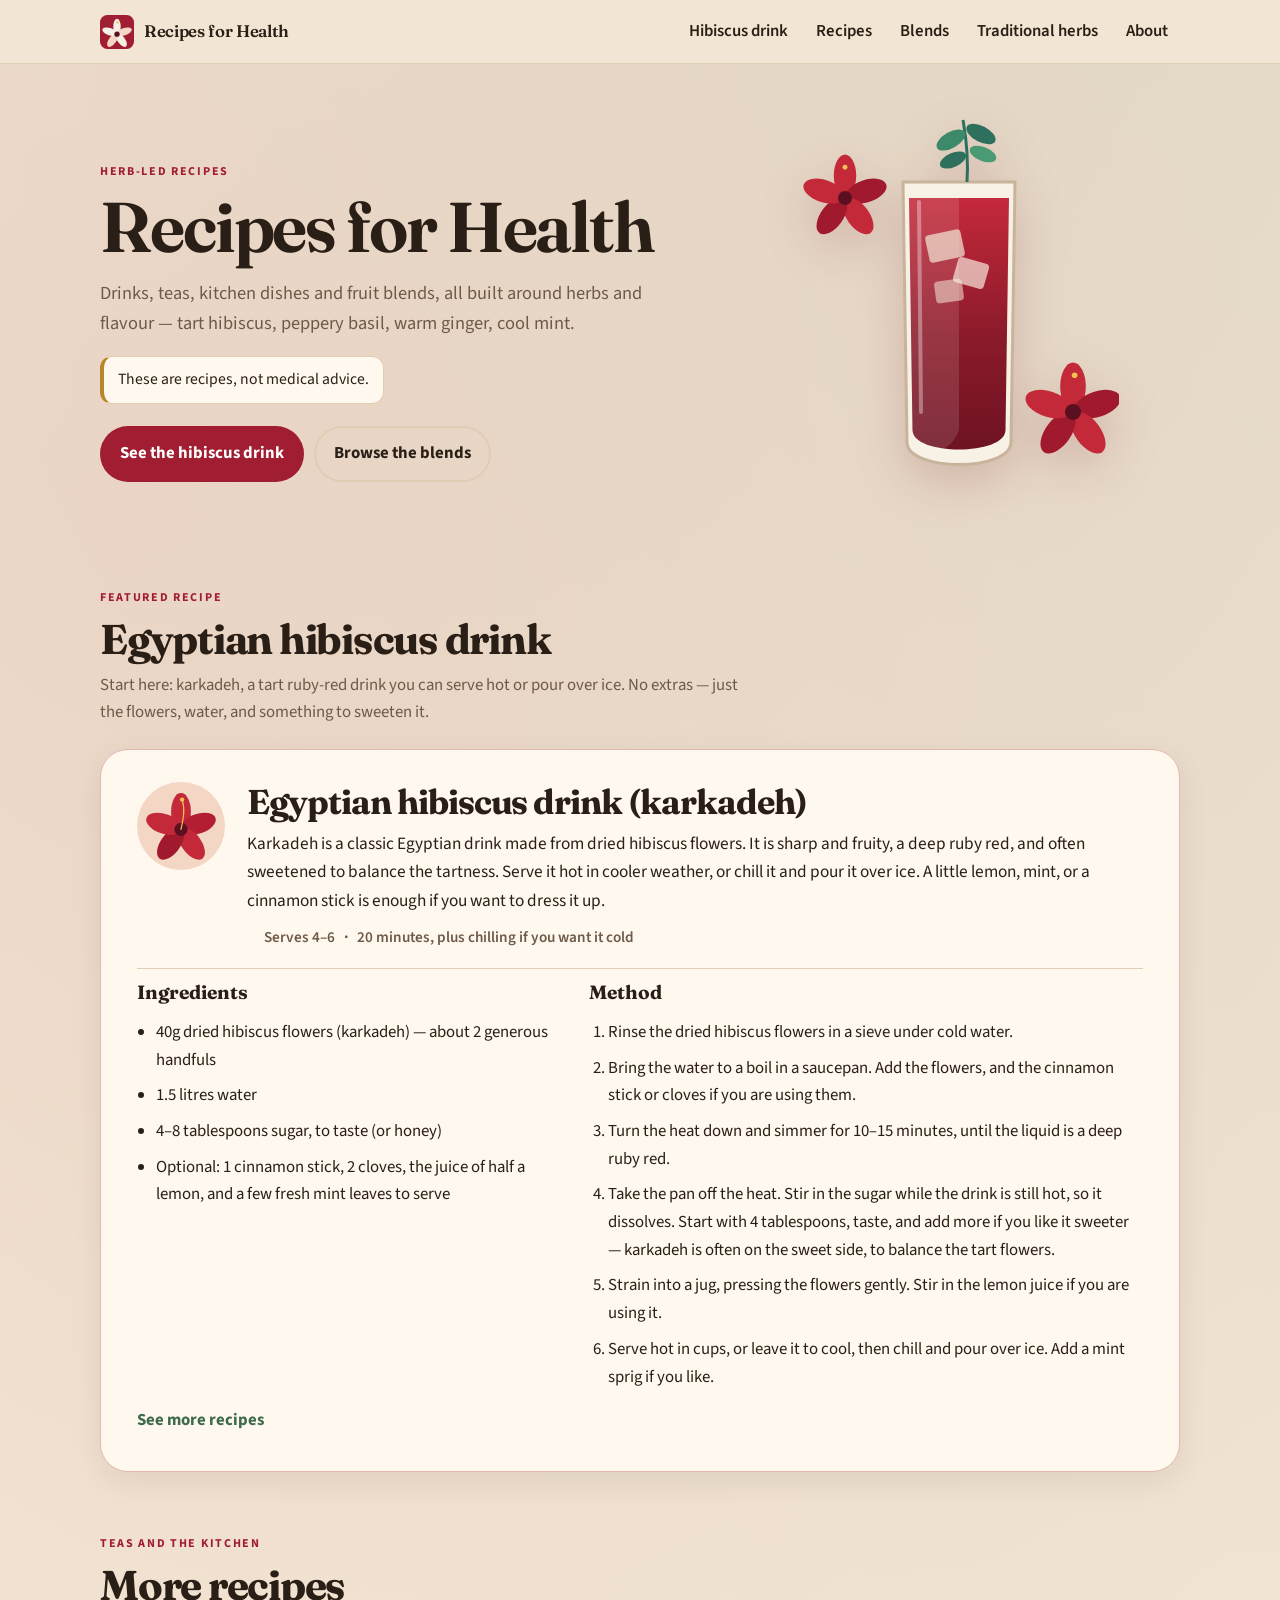
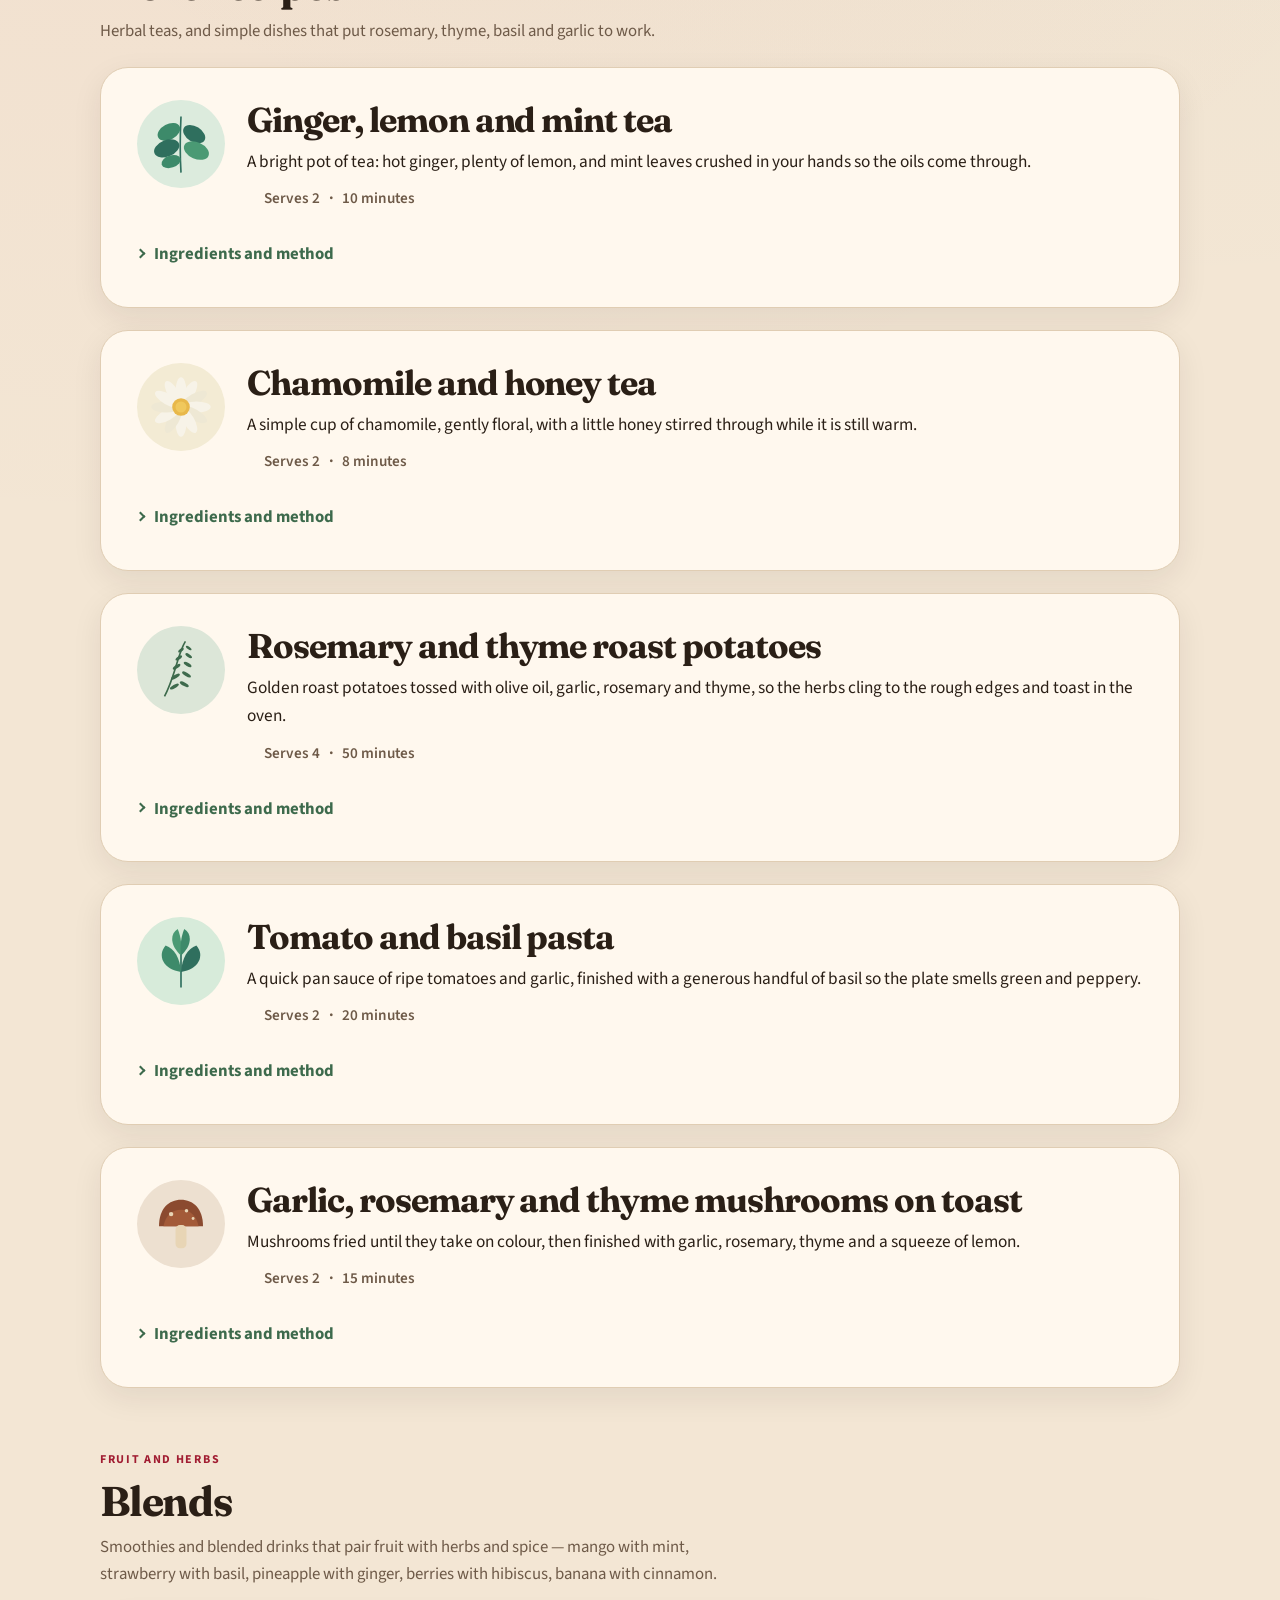
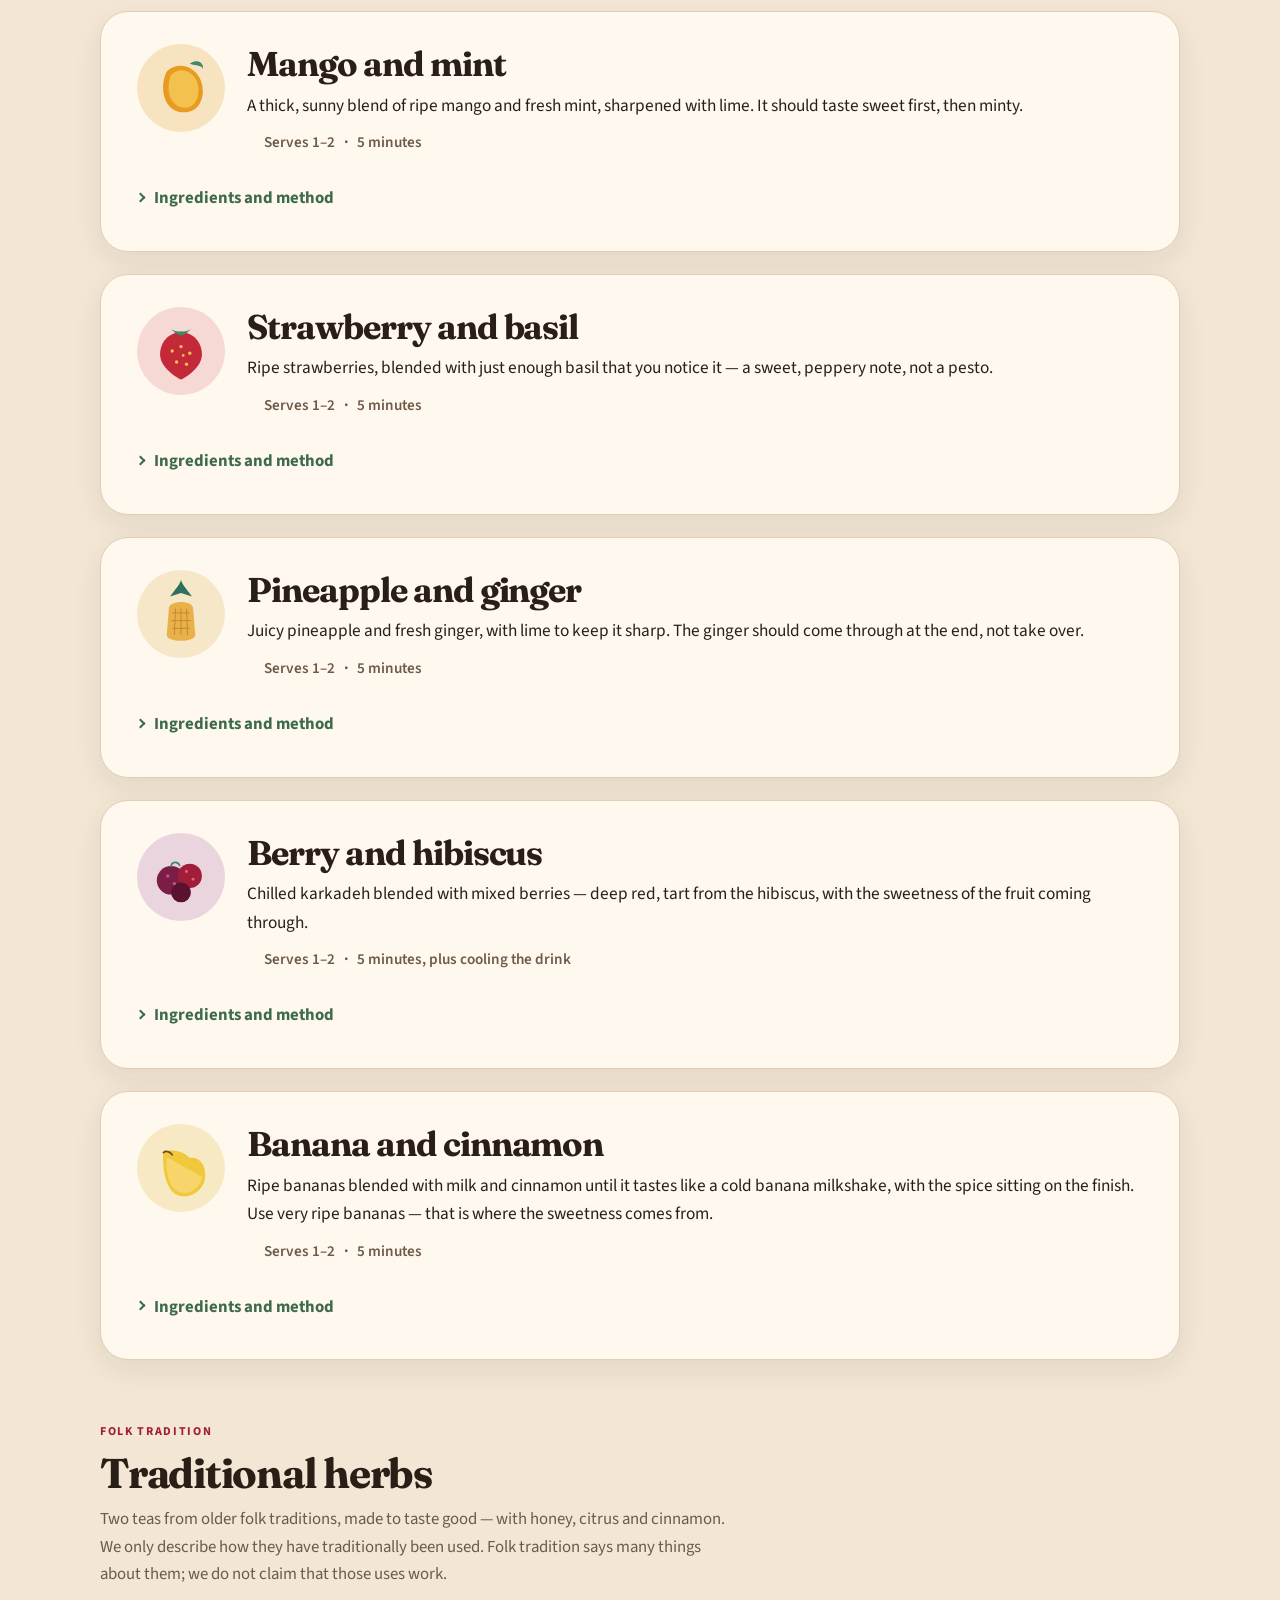
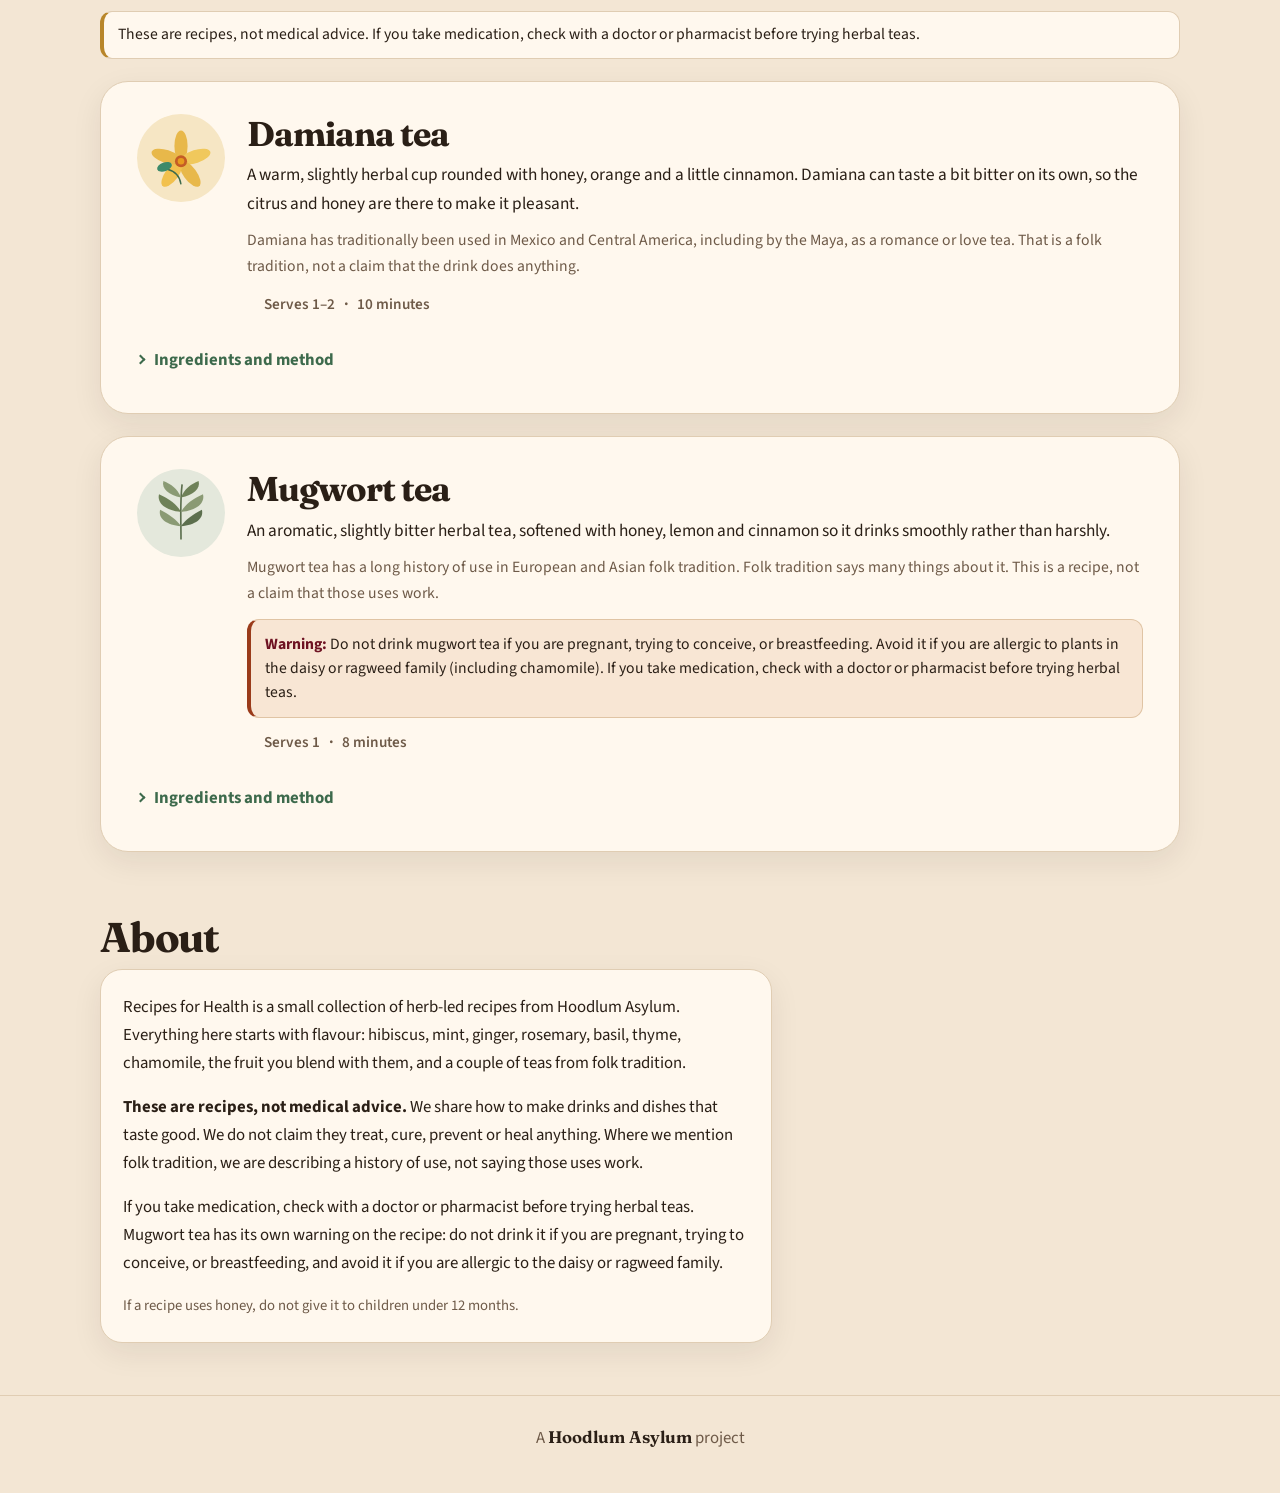
==== commit 3707c08f: "Add Traditional herbs section with damiana and mugwort teas Describe only folk tradition, with flavo" ====
--- a/index.html
+++ b/index.html
@@ -4,7 +4,7 @@
   <meta charset="utf-8">
   <meta name="viewport" content="width=device-width, initial-scale=1">
   <title>Recipes for Health — herb-led recipes, built for flavour</title>
-  <meta name="description" content="Herb-led recipes from Hoodlum Asylum, built for flavour. Egyptian hibiscus drink (karkadeh), herbal teas, kitchen dishes, and fruit and herb blends. These are recipes, not medical advice.">
+  <meta name="description" content="Herb-led recipes from Hoodlum Asylum, built for flavour. Egyptian hibiscus drink (karkadeh), herbal teas, kitchen dishes, fruit and herb blends, and teas from folk tradition. These are recipes, not medical advice.">
   <meta name="theme-color" content="#F3E6D4">
   <meta property="og:type" content="website">
   <meta property="og:title" content="Recipes for Health — herb-led recipes, built for flavour">
@@ -45,6 +45,7 @@
         <a href="#karkadeh">Hibiscus drink</a>
         <a href="#recipes">Recipes</a>
         <a href="#blends">Blends</a>
+        <a href="#traditional-herbs">Traditional herbs</a>
         <a href="#about">About</a>
       </nav>
     </div>
@@ -647,12 +648,122 @@
       </div>
     </section>
 
+
+    <section class="section" id="traditional-herbs" aria-labelledby="traditional-heading">
+      <div class="wrap">
+        <p class="eyebrow">Folk tradition</p>
+        <h2 id="traditional-heading">Traditional herbs</h2>
+        <p class="section-intro">Two teas from older folk traditions, made to taste good — with honey, citrus and cinnamon. We only describe how they have traditionally been used. Folk tradition says many things about them; we do not claim that those uses work.</p>
+        <p class="note">These are recipes, not medical advice. If you take medication, check with a doctor or pharmacist before trying herbal teas.</p>
+
+      <article class="recipe" id="damiana-tea">
+        <div class="recipe-top">
+          <div class="icon"><svg viewBox="0 0 160 160" aria-hidden="true" focusable="false">
+  <circle cx="80" cy="80" r="80" fill="#F6E6C4"/>
+  <g transform="translate(80 86)">
+    <ellipse cx="0" cy="-28" rx="12" ry="28" fill="#E8B84A"/>
+    <ellipse cx="0" cy="-28" rx="12" ry="28" fill="#F0C85C" transform="rotate(72)"/>
+    <ellipse cx="0" cy="-28" rx="12" ry="28" fill="#E8B84A" transform="rotate(144)"/>
+    <ellipse cx="0" cy="-28" rx="12" ry="28" fill="#F2C14E" transform="rotate(216)"/>
+    <ellipse cx="0" cy="-28" rx="12" ry="28" fill="#E8B84A" transform="rotate(288)"/>
+    <circle cx="0" cy="0" r="11" fill="#C45C26"/>
+    <circle cx="0" cy="0" r="6" fill="#E89B1E"/>
+  </g>
+  <path d="M80 128 C78 112, 70 104, 54 100" stroke="#3D6A4C" stroke-width="2.5" fill="none"/>
+  <ellipse cx="50" cy="96" rx="14" ry="8" fill="#3D8A6A" transform="rotate(-20 50 96)"/>
+</svg></div>
+          <div>
+            <h3>Damiana tea</h3>
+            <p class="flavour">A warm, slightly herbal cup rounded with honey, orange and a little cinnamon. Damiana can taste a bit bitter on its own, so the citrus and honey are there to make it pleasant.</p>
+            <p class="tradition">Damiana has traditionally been used in Mexico and Central America, including by the Maya, as a romance or love tea. That is a folk tradition, not a claim that the drink does anything.</p>
+            <ul class="meta-row">
+              <li>Serves 1–2</li><li>10 minutes</li>
+            </ul>
+          </div>
+        </div>
+        <details>
+          <summary>Ingredients and method</summary>
+          <div class="recipe-body">
+          <div>
+            <h4>Ingredients</h4>
+            <ul>
+            <li>1–2 teaspoons dried damiana leaves</li>
+            <li>250–300ml freshly boiled water</li>
+            <li>1–2 teaspoons honey</li>
+            <li>A strip of orange peel, or a thin slice of orange</li>
+            <li>Optional: a small cinnamon stick, a squeeze of lime, or a thin slice of fresh ginger</li>
+            </ul>
+          </div>
+          <div>
+            <h4>Method</h4>
+            <ol>
+            <li>Put the damiana, orange peel and the cinnamon or ginger, if you are using them, in a teapot or mug.</li>
+            <li>Pour over the boiled water. Steep for 5–8 minutes. Taste after 5 minutes — damiana can turn bitter if it sits too long.</li>
+            <li>Strain. Stir in the honey while the tea is hot, and add a squeeze of lime or orange if you want it brighter.</li>
+            <li>Serve warm.</li>
+            </ol>
+          </div>
+          </div>
+        </details>
+      </article>
+
+      <article class="recipe" id="mugwort-tea">
+        <div class="recipe-top">
+          <div class="icon"><svg viewBox="0 0 160 160" aria-hidden="true" focusable="false">
+  <circle cx="80" cy="80" r="80" fill="#E4E8DC"/>
+  <path d="M80 128 C80 90, 78 60, 82 28" stroke="#5C6F4E" stroke-width="3" fill="none"/>
+  <path d="M80 52 C58 48, 44 36, 48 22 C62 28, 74 36, 80 52 Z" fill="#8A9A74"/>
+  <path d="M80 52 C102 48, 116 36, 112 22 C98 28, 86 36, 80 52 Z" fill="#6E8158"/>
+  <path d="M80 78 C52 76, 36 62, 40 46 C58 54, 72 64, 80 78 Z" fill="#6E8158"/>
+  <path d="M80 78 C108 76, 124 62, 120 46 C102 54, 88 64, 80 78 Z" fill="#8A9A74"/>
+  <path d="M80 104 C54 102, 38 90, 42 74 C58 82, 72 92, 80 104 Z" fill="#8A9A74"/>
+  <path d="M80 104 C106 102, 122 90, 118 74 C102 82, 88 92, 80 104 Z" fill="#5C6F4E"/>
+</svg></div>
+          <div>
+            <h3>Mugwort tea</h3>
+            <p class="flavour">An aromatic, slightly bitter herbal tea, softened with honey, lemon and cinnamon so it drinks smoothly rather than harshly.</p>
+            <p class="tradition">Mugwort tea has a long history of use in European and Asian folk tradition. Folk tradition says many things about it. This is a recipe, not a claim that those uses work.</p>
+            <p class="warning" role="note"><strong>Warning:</strong> Do not drink mugwort tea if you are pregnant, trying to conceive, or breastfeeding. Avoid it if you are allergic to plants in the daisy or ragweed family (including chamomile). If you take medication, check with a doctor or pharmacist before trying herbal teas.</p>
+            <ul class="meta-row">
+              <li>Serves 1</li><li>8 minutes</li>
+            </ul>
+          </div>
+        </div>
+        <details>
+          <summary>Ingredients and method</summary>
+          <div class="recipe-body">
+          <div>
+            <h4>Ingredients</h4>
+            <ul>
+            <li>1 teaspoon dried mugwort leaves — do not use more, as the flavour turns bitter quickly</li>
+            <li>250ml freshly boiled water</li>
+            <li>1–2 teaspoons honey</li>
+            <li>A slice of lemon, or a strip of lemon peel</li>
+            <li>Optional: a small cinnamon stick, or a thin slice of orange</li>
+            </ul>
+          </div>
+          <div>
+            <h4>Method</h4>
+            <ol>
+            <li>Put the mugwort, lemon and the cinnamon or orange, if you are using them, in a mug or teapot.</li>
+            <li>Pour over the boiled water. Steep for 4–6 minutes and taste early — mugwort gets bitter if it steeps too long.</li>
+            <li>Strain well. Stir in the honey while the tea is hot, and add a little more lemon if you want it brighter.</li>
+            <li>Serve warm.</li>
+            </ol>
+          </div>
+          </div>
+        </details>
+      </article>
+      </div>
+    </section>
+
     <section class="section" id="about" aria-labelledby="about-heading">
       <div class="wrap">
         <h2 id="about-heading">About</h2>
         <div class="about-card">
-          <p>Recipes for Health is a small collection of herb-led recipes from Hoodlum Asylum. Everything here starts with flavour: hibiscus, mint, ginger, rosemary, basil, thyme, chamomile, and the fruit you blend with them.</p>
-          <p><strong>These are recipes, not medical advice.</strong> We share how to make drinks and dishes that taste good. We do not claim they treat, cure, prevent or heal anything.</p>
+          <p>Recipes for Health is a small collection of herb-led recipes from Hoodlum Asylum. Everything here starts with flavour: hibiscus, mint, ginger, rosemary, basil, thyme, chamomile, the fruit you blend with them, and a couple of teas from folk tradition.</p>
+          <p><strong>These are recipes, not medical advice.</strong> We share how to make drinks and dishes that taste good. We do not claim they treat, cure, prevent or heal anything. Where we mention folk tradition, we are describing a history of use, not saying those uses work.</p>
+          <p>If you take medication, check with a doctor or pharmacist before trying herbal teas. Mugwort tea has its own warning on the recipe: do not drink it if you are pregnant, trying to conceive, or breastfeeding, and avoid it if you are allergic to the daisy or ragweed family.</p>
           <p class="fine-print">If a recipe uses honey, do not give it to children under 12 months.</p>
         </div>
       </div>
--- a/styles.css
+++ b/styles.css
@@ -527,3 +527,28 @@
 }
 .recipe .back-top { display: none; }
 .recipe.featured .back-top { display: inline-block; }
+
+.tradition {
+  margin: 0 0 12px;
+  color: var(--muted);
+  font-size: 0.98rem;
+}
+.warning {
+  background: #F8E6D4;
+  border: 1px solid #E0C4A4;
+  border-left: 4px solid #9A3B1A;
+  border-radius: 12px;
+  padding: 12px 14px;
+  margin: 4px 0 12px;
+  color: var(--ink);
+  font-size: 0.98rem;
+  line-height: 1.55;
+}
+.warning strong {
+  color: #6E1222;
+  font-weight: 700;
+}
+#traditional-herbs .note {
+  display: block;
+  margin-bottom: 22px;
+}
